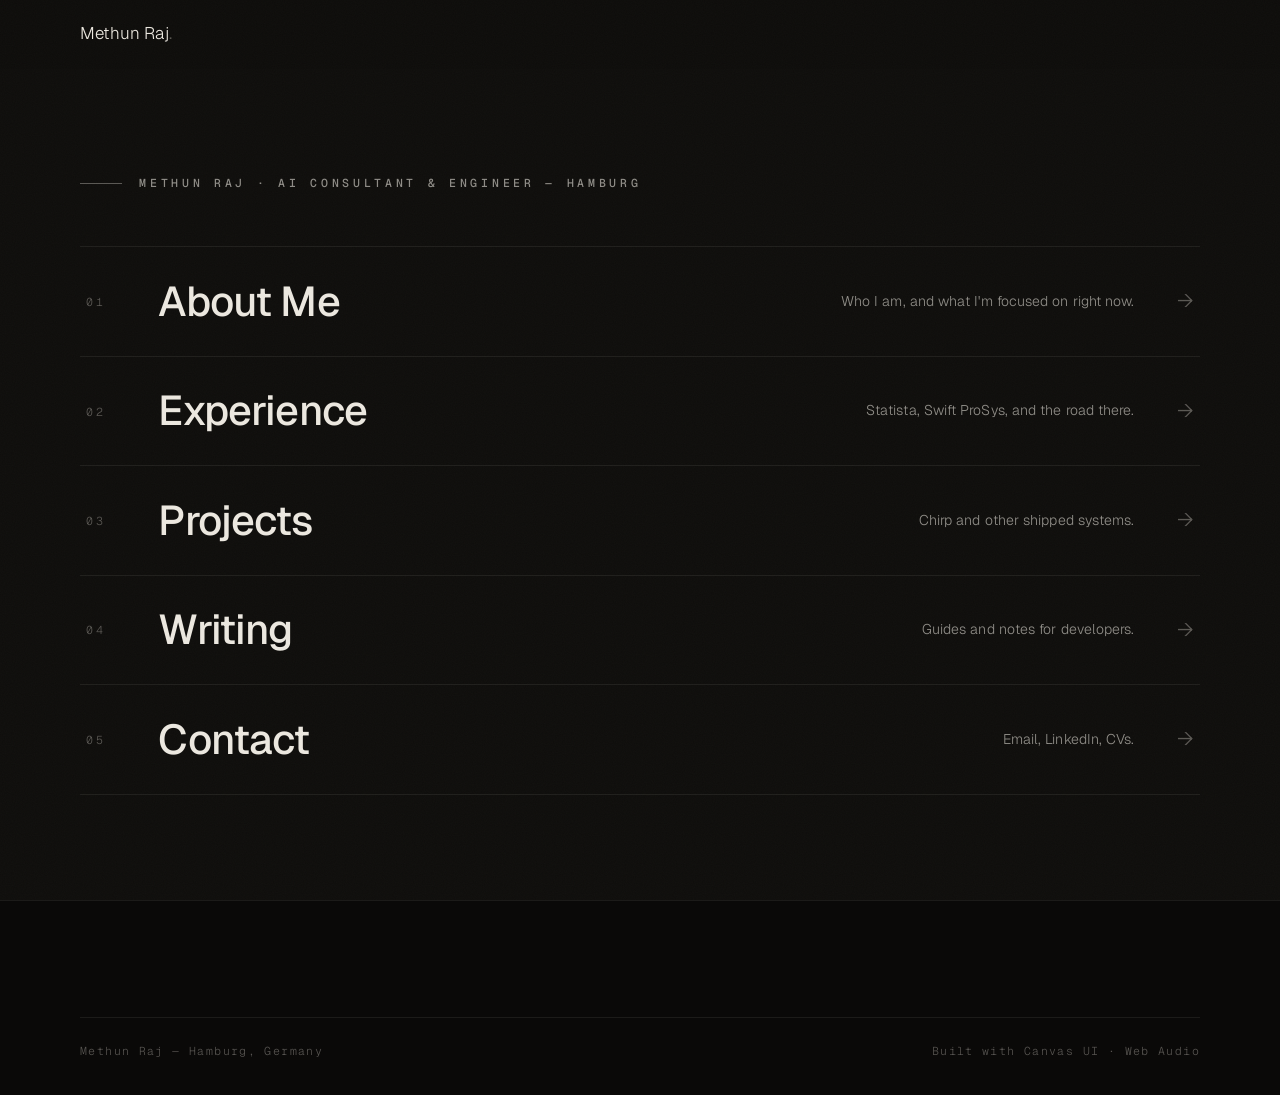
==== index.html @ cbd44619 "Replace Codex logo and add Writing section with .is-a.dev guide Swap the padded Codex knot for LobeH" ====
<!doctype html>
<html lang="en">
<head>
<meta charset="utf-8">
<meta name="viewport" content="width=device-width, initial-scale=1">
<title>Methun Raj — AI Consultant &amp; Engineer</title>
<meta name="description" content="Methun Raj — AI Consultant and Engineer in Hamburg. Production LLM systems, retrieval pipelines, and AI automation taken the last mile.">
<link rel="preconnect" href="https://fonts.googleapis.com">
<link rel="preconnect" href="https://fonts.gstatic.com" crossorigin>
<link href="https://fonts.googleapis.com/css2?family=Geist+Mono:wght@400;500&family=Geist+Pixel&family=Geist:wght@300;400;500;600&display=swap" rel="stylesheet">
<link rel="stylesheet" href="css/styles.css">
</head>
<body>

<header class="site-head" id="site-head">
  <nav class="nav container" aria-label="Primary">
    <a class="brand" href="index.html">Methun Raj<span>.</span></a>
    <div class="nav-links">
      <a href="about.html" data-nav>About</a>
      <a href="experience.html" data-nav>Experience</a>
      <a href="projects.html" data-nav>Projects</a>
      <a href="writing.html" data-nav>Writing</a>
      <a href="contact.html" data-nav>Contact</a>
    </div>
  </nav>
</header>

<main>
  <section class="hero">
    <div class="ripple-wrap" id="ripple-wrap">
      <!-- Canvas UI (Ripple, vanilla): hidden source buffer + WebGL overlay.
           Content below is plain DOM and stays fully selectable & clickable. -->
      <canvas id="ripple-source" layoutsubtree="true" style="display:none" aria-hidden="true"></canvas>
      <div id="ripple-content">
        <div class="hero-inner">
          <p class="kicker">Methun Raj · AI Consultant &amp; Engineer — Hamburg</p>
          <nav class="index-list" aria-label="Site index">
            <a class="index-row" href="about.html">
              <span class="i-idx">01</span>
              <span class="i-title">About Me</span>
              <span class="i-note">Who I am, and what I'm focused on right now.</span>
              <span class="i-arrow" aria-hidden="true">&rarr;</span>
            </a>
            <a class="index-row" href="experience.html">
              <span class="i-idx">02</span>
              <span class="i-title">Experience</span>
              <span class="i-note">Statista, Swift ProSys, and the road there.</span>
              <span class="i-arrow" aria-hidden="true">&rarr;</span>
            </a>
            <a class="index-row" href="projects.html">
              <span class="i-idx">03</span>
              <span class="i-title">Projects</span>
              <span class="i-note">Chirp and other shipped systems.</span>
              <span class="i-arrow" aria-hidden="true">&rarr;</span>
            </a>
            <a class="index-row" href="writing.html">
              <span class="i-idx">04</span>
              <span class="i-title">Writing</span>
              <span class="i-note">Guides and notes for developers.</span>
              <span class="i-arrow" aria-hidden="true">&rarr;</span>
            </a>
            <a class="index-row" href="contact.html">
              <span class="i-idx">05</span>
              <span class="i-title">Contact</span>
              <span class="i-note">Email, LinkedIn, CVs.</span>
              <span class="i-arrow" aria-hidden="true">&rarr;</span>
            </a>
          </nav>
        </div>
      </div>
      <canvas id="ripple-output" aria-hidden="true"></canvas>
    </div>
  </section>
</main>

<footer class="footer footer--slim">
  <div class="container footer-base">
    <span>Methun Raj — Hamburg, Germany</span>
    <span>Built with Canvas UI · Web Audio</span>
  </div>
</footer>

<script src="js/ripple.js"></script>
<script src="js/site.js"></script>
</body>
</html>
---- css/styles.css ----
/* ------------------------------------------------------------------
   Theme — warm beige / deep dark blue, Japanese-minimal restraint
------------------------------------------------------------------ */
:root {
  --bg:        #0F0E0C;
  --bg-alt:    #14120F;
  --panel:     #1A1713;
  --panel-2:   #201C16;
  --ink:       #ECE8E0;
  --ink-soft:  #B7B1A6;
  --ink-faint: rgba(236, 232, 224, .58);
  --ink-ghost: rgba(236, 232, 224, .34);
  --line:      rgba(236, 232, 224, .14);
  --line-soft: rgba(236, 232, 224, .08);
  --accent:    #E0884E;
  --accent-dim: rgba(224, 136, 78, .32);
  --serif: "Geist", -apple-system, "Helvetica Neue", sans-serif;
  --sans:  "Geist", -apple-system, "Helvetica Neue", sans-serif;
  --mono:  "Geist Mono", ui-monospace, "SF Mono", Menlo, monospace;
  --nav-h: 68px;
  --ease:  cubic-bezier(.22, .61, .21, 1);
}

* { box-sizing: border-box; margin: 0; padding: 0; }

html {
  scroll-behavior: smooth;
  -webkit-text-size-adjust: 100%;
}

body {
  background: var(--bg);
  color: var(--ink);
  font-family: var(--sans);
  font-weight: 300;
  font-size: 16px;
  line-height: 1.65;
  letter-spacing: .005em;
  -webkit-font-smoothing: antialiased;
  overflow-x: hidden;
}

/* faint paper grain */
body::after {
  content: "";
  position: fixed;
  inset: 0;
  z-index: 60;
  pointer-events: none;
  opacity: .05;
  background-image: url("data:image/svg+xml,%3Csvg xmlns='http://www.w3.org/2000/svg' width='140' height='140'%3E%3Cfilter id='n'%3E%3CfeTurbulence type='fractalNoise' baseFrequency='0.9' numOctaves='2'/%3E%3C/filter%3E%3Crect width='140' height='140' filter='url(%23n)' opacity='0.55'/%3E%3C/svg%3E");
}

::selection { background: var(--ink); color: var(--bg); }

a { color: inherit; text-decoration: none; }

.container {
  width: min(1120px, 100% - 3rem);
  margin-inline: auto;
}

section { scroll-margin-top: calc(var(--nav-h) + 8px); }

/* ---------------- typography ---------------- */
.kicker {
  font-size: .72rem;
  font-weight: 500;
  letter-spacing: .32em;
  text-transform: uppercase;
  color: var(--ink-faint);
  display: flex;
  align-items: baseline;
  gap: 1.1rem;
}
.kicker::before {
  content: "";
  width: 2.6rem;
  height: 1px;
  background: var(--ink-ghost);
  flex: none;
  transform: translateY(-3px);
}
.kicker .idx { color: var(--ink-ghost); font-variant-numeric: tabular-nums; }

h1, h2, h3 {
  font-family: var(--sans);
  font-weight: 500;
  line-height: 1.06;
  letter-spacing: -.03em;
}
h1 em, h2 em { font-style: normal; }

.section-head {
  display: grid;
  grid-template-columns: 1fr;
  gap: 1.6rem;
  margin-bottom: clamp(3rem, 7vw, 5.5rem);
}
.section-head h2 {
  font-size: clamp(2.1rem, 4.6vw, 3.4rem);
  max-width: 14em;
}
.section-head h2 em { color: var(--ink-soft); }
.section-head p {
  max-width: 44ch;
  color: var(--ink-faint);
  font-size: .95rem;
}
@media (min-width: 820px) {
  .section-head { grid-template-columns: 1fr 1.4fr; align-items: end; }
  .section-head .kicker { grid-column: 1; align-self: start; padding-top: .9em; }
  .section-head h2 { grid-column: 2; }
  .section-head p  { grid-column: 2; }
}

/* ---------------- nav ---------------- */
.site-head {
  position: fixed;
  inset: 0 0 auto 0;
  z-index: 50;
  background: color-mix(in srgb, var(--bg) 82%, transparent);
  backdrop-filter: blur(14px);
  -webkit-backdrop-filter: blur(14px);
  border-bottom: 1px solid transparent;
  transition: border-color .4s var(--ease);
}
.site-head.scrolled { border-bottom-color: var(--line-soft); }

.nav {
  height: var(--nav-h);
  display: flex;
  align-items: center;
  gap: 2rem;
}
.brand {
  font-family: var(--serif);
  font-size: 1.06rem;
  letter-spacing: .01em;
  margin-right: auto;
}
.brand span { color: var(--ink-ghost); }
.nav-links {
  display: flex;
  gap: clamp(1rem, 3vw, 2.2rem);
  font-size: .8rem;
  letter-spacing: .14em;
  text-transform: uppercase;
}
.nav-links a {
  color: var(--ink-faint);
  padding: .35rem 0;
  position: relative;
  transition: color .3s var(--ease);
}
.nav-links a::after {
  content: "";
  position: absolute;
  left: 0; right: 100%; bottom: 0;
  height: 1px;
  background: var(--ink);
  transition: right .35s var(--ease);
}
.nav-links a:hover, .nav-links a.active { color: var(--ink); }
.nav-links a.active::after, .nav-links a:hover::after { right: 0; }

/* ---------------- working index ---------------- */
.index-list {
  margin-top: clamp(2.2rem, 6vh, 4.2rem);
  border-top: 1px solid var(--line-soft);
}
.index-row {
  display: grid;
  grid-template-columns: 3rem 1fr auto 2.2rem;
  align-items: center;
  gap: 1.5rem;
  padding: clamp(1.5rem, 3.6vh, 2.4rem) .4rem;
  border-bottom: 1px solid var(--line-soft);
  transition: background .35s var(--ease), padding .35s var(--ease);
}
.index-row:hover {
  background: var(--panel);
  padding-left: 1.2rem;
  padding-right: 1.2rem;
}
.i-idx {
  font-size: .72rem;
  letter-spacing: .26em;
  color: var(--ink-ghost);
  font-variant-numeric: tabular-nums;
}
.i-title {
  font-size: clamp(1.6rem, 3.4vw, 2.6rem);
  font-weight: 500;
  letter-spacing: -.02em;
  line-height: 1.05;
  transition: color .3s var(--ease);
}
.index-row:hover .i-title { color: var(--accent); }
.i-note {
  font-size: .88rem;
  color: var(--ink-faint);
  text-align: right;
}
.i-arrow {
  font-size: 1.3rem;
  color: var(--ink-ghost);
  justify-self: end;
  transition: transform .35s var(--ease), color .35s var(--ease);
}
.index-row:hover .i-arrow { transform: translateX(8px); color: var(--ink); }
@media (max-width: 700px) {
  .index-row { grid-template-columns: 2.4rem 1fr 2rem; gap: 1rem; }
  .i-note { display: none; }
}

/* ---------------- hero / about ---------------- */
.hero { position: relative; }
.ripple-wrap { position: relative; overflow: hidden; }
#ripple-content {
  position: relative;
  z-index: 1;
  min-height: 100svh;
  display: flex;
  flex-direction: column;
  justify-content: center;
  padding-top: var(--nav-h);
}
#ripple-output {
  position: absolute;
  inset: 0;
  z-index: 2;
  width: 100%;
  height: 100%;
  pointer-events: none;
}
.hero-inner { width: min(1120px, 100% - 3rem); margin-inline: auto; position: relative; }

.hero-photo {
  position: absolute;
  right: 0;
  top: 50%;
  transform: translateY(-50%);
  width: clamp(180px, 20vw, 264px);
  aspect-ratio: 7 / 9;
  object-fit: cover;
  border-radius: 14px;
  border: 1px solid var(--line);
  box-shadow: 0 24px 60px -24px rgba(0, 0, 0, .6);
}
@media (min-width: 901px) {
  .about-wrap { padding-right: clamp(210px, 24vw, 320px); }
}
.about-wrap { position: relative; }
@media (max-width: 900px) {
  .hero-photo {
    position: static;
    transform: none;
    width: 132px;
    margin-bottom: 2.2rem;
  }
}

.hero h1 {
  font-size: clamp(3rem, 8.4vw, 6.4rem);
  margin: 2.2rem 0 2rem;
}
.hero h1 em { color: var(--accent); }
.hero .lede {
  max-width: 46ch;
  font-size: clamp(.98rem, 1.4vw, 1.08rem);
  color: var(--ink-faint);
}
.hero .lede strong { font-weight: 500; color: var(--ink); }

.bio { max-width: 60ch; }
.about-wrap .bio { max-width: 66ch; }
.bio p {
  font-size: clamp(.95rem, 1.3vw, 1.04rem);
  color: var(--ink-faint);
  margin-top: 1.15rem;
}
.bio p:first-child { margin-top: 0; }
.bio p strong { font-weight: 500; color: var(--ink); }
.bio-cta a {
  color: var(--accent);
  border-bottom: 1px solid var(--accent-dim);
  padding-bottom: .15rem;
  transition: border-color .3s var(--ease);
}
.bio-cta a:hover { border-color: var(--accent); }
.bio-cta .arrow { font-family: var(--serif); }

.hero-cta { display: flex; flex-wrap: wrap; gap: .9rem; margin-top: 2.6rem; }
.btn {
  display: inline-flex;
  align-items: center;
  gap: .6rem;
  font-size: .78rem;
  font-weight: 500;
  letter-spacing: .16em;
  text-transform: uppercase;
  padding: .95rem 1.7rem;
  border-radius: 999px;
  border: 1px solid var(--ink);
  transition: background .35s var(--ease), color .35s var(--ease), transform .35s var(--ease);
}
.btn:hover { transform: translateY(-2px); }
.btn-solid { background: var(--ink); color: var(--bg); }
.btn-solid:hover { background: var(--ink-soft); }
.btn-ghost { color: var(--ink); }
.btn-ghost:hover { background: rgba(236, 232, 224, .07); }
.btn .arrow { font-family: var(--serif); text-transform: none; letter-spacing: 0; }

.hero-meta {
  list-style: none;
  display: flex;
  flex-wrap: wrap;
  gap: .4rem 2.4rem;
  margin-top: clamp(3rem, 8vh, 5.5rem);
  padding-top: 1.4rem;
  border-top: 1px solid var(--line-soft);
  font-size: .78rem;
  letter-spacing: .06em;
  color: var(--ink-faint);
}
.hero-meta b {
  display: block;
  font-weight: 500;
  font-size: .66rem;
  letter-spacing: .22em;
  text-transform: uppercase;
  color: var(--ink-ghost);
  margin-bottom: .25rem;
}

.skill-row {
  display: flex;
  flex-wrap: wrap;
  gap: .45rem;
  margin-top: 2.4rem;
  max-width: 60ch;
}
.chip {
  font-size: .68rem;
  letter-spacing: .1em;
  color: var(--ink-faint);
  border: 1px solid var(--line);
  border-radius: 999px;
  padding: .32rem .8rem;
  white-space: nowrap;
}

/* ---------------- sections as full pages ---------------- */
.section {
  min-height: 100vh;
  min-height: 100svh;
  display: flex;
  flex-direction: column;
  justify-content: center;
  padding: clamp(5.5rem, 13vh, 9rem) 0;
  border-top: 1px solid var(--line-soft);
}
.section-alt { background: var(--bg-alt); }

.projects {
  display: grid;
  grid-template-columns: repeat(2, 1fr);
  gap: 1px;
  background: var(--line-soft);
  border-top: 1px solid var(--line-soft);
  border-bottom: 1px solid var(--line-soft);
}
@media (max-width: 760px) { .projects { grid-template-columns: 1fr; } }

.project {
  background: var(--panel);
  padding: clamp(1.8rem, 3.4vw, 3rem);
  display: flex;
  flex-direction: column;
  gap: 1.1rem;
  min-height: 300px;
  transition: background .45s var(--ease);
}
.project:hover { background: var(--panel-2); }
.section-alt .project { background: var(--panel); }
.section-alt .project:hover { background: var(--panel-2); }

.project--featured {
  grid-column: 1 / -1;
  min-height: 0;
  display: grid;
  grid-template-columns: 1fr;
  gap: 2rem;
}
@media (min-width: 900px) {
  .project--featured { grid-template-columns: 1.25fr 1fr; align-items: end; }
}

.project .p-idx {
  font-size: .68rem;
  letter-spacing: .26em;
  color: var(--ink-ghost);
  font-variant-numeric: tabular-nums;
}
.project h3 {
  font-size: clamp(1.7rem, 3vw, 2.5rem);
  line-height: 1.1;
}
.project--featured h3 { font-size: clamp(2.2rem, 4.4vw, 3.6rem); }
.project h3 em { color: var(--ink-soft); }
.project .p-tag {
  font-size: .72rem;
  letter-spacing: .2em;
  text-transform: uppercase;
  color: var(--ink-faint);
}
.project p { color: var(--ink-faint); font-size: .94rem; max-width: 56ch; }
.project .p-stack {
  display: flex;
  flex-wrap: wrap;
  gap: .4rem;
  margin-top: auto;
  padding-top: .4rem;
}
.project .p-links { display: flex; align-items: center; gap: 1.2rem; margin-top: 1.4rem; }
.live-link {
  display: inline-flex;
  align-items: center;
  gap: .55rem;
  background: var(--ink);
  color: var(--bg);
  font-size: .76rem;
  font-weight: 500;
  letter-spacing: .16em;
  text-transform: uppercase;
  padding: .85rem 1.5rem;
  border-radius: 999px;
  transition: background .35s var(--ease), transform .35s var(--ease);
}
.live-link:hover { background: var(--ink-soft); transform: translateY(-2px); }
.live-dot {
  width: 6px; height: 6px; border-radius: 50%;
  background: #9DBE8C;
  box-shadow: 0 0 0 0 rgba(157, 190, 140, .5);
  animation: pulse 2.4s infinite;
}
@keyframes pulse {
  0% { box-shadow: 0 0 0 0 rgba(157,190,140,.45); }
  70% { box-shadow: 0 0 0 8px rgba(157,190,140,0); }
  100% { box-shadow: 0 0 0 0 rgba(157,190,140,0); }
}
.text-link {
  font-size: .78rem;
  letter-spacing: .14em;
  text-transform: uppercase;
  color: var(--ink-faint);
  border-bottom: 1px solid var(--line);
  padding-bottom: .2rem;
  transition: color .3s var(--ease), border-color .3s var(--ease);
}
.text-link:hover { color: var(--ink); border-color: var(--ink); }

/* ---------------- experience ---------------- */
.timeline { border-top: 1px solid var(--line-soft); }
.t-item {
  display: grid;
  grid-template-columns: 1fr;
  gap: .9rem 2.6rem;
  padding: clamp(1.9rem, 3.6vw, 2.9rem) 0;
  border-bottom: 1px solid var(--line-soft);
  align-items: start;
}
@media (min-width: 880px) {
  .t-item { grid-template-columns: 140px 1fr 1.2fr 2rem; }
}
.t-idx {
  font-size: .68rem;
  letter-spacing: .26em;
  color: var(--ink-ghost);
  font-variant-numeric: tabular-nums;
}
.t-when {
  margin-top: .8rem;
  font-size: .7rem;
  letter-spacing: .14em;
  text-transform: uppercase;
  color: var(--ink-faint);
  font-variant-numeric: tabular-nums;
  line-height: 1.6;
}
.t-main h3 {
  font-family: var(--serif);
  font-weight: 400;
  font-size: clamp(1.5rem, 2.6vw, 2.1rem);
  line-height: 1.08;
  letter-spacing: -.01em;
}
.t-head {
  display: flex;
  align-items: center;
  gap: .95rem;
  flex-wrap: wrap;
}
.t-logo {
  flex: none;
  height: 46px;
  min-width: 46px;
  padding: 0 .75rem;
  display: inline-flex;
  align-items: center;
  justify-content: center;
  background: #F5F2EA;
  border: 1px solid var(--line);
  border-radius: 11px;
}
.t-logo img { height: 22px; width: auto; display: block; }
.t-logo--mark { padding: 0; width: 46px; }
.t-logo--mark img { height: 30px; }
.t-logo--statista img { height: 19px; }
.t-badge {
  display: inline-block;
  vertical-align: middle;
  transform: translateY(-.35em);
  margin-left: .7rem;
  font-family: var(--sans);
  font-size: .58rem;
  font-weight: 500;
  letter-spacing: .18em;
  text-transform: uppercase;
  color: var(--ink-faint);
  border: 1px solid var(--line);
  border-radius: 999px;
  padding: .28rem .6rem;
}
.t-role { font-size: .88rem; color: var(--ink-faint); margin-top: .5rem; }
.t-tag {
  font-size: .62rem;
  letter-spacing: .26em;
  text-transform: uppercase;
  color: var(--ink-ghost);
  margin-top: .6rem;
}
.t-side p { font-size: .92rem; color: var(--ink-faint); max-width: 54ch; }
.t-side p strong { font-weight: 500; color: var(--ink); }
.t-note {
  font-family: var(--sans);
  font-style: italic;
  font-size: .95rem !important;
  color: var(--accent) !important;
  margin-top: .85rem;
}
.t-arrow {
  justify-self: end;
  padding-top: .55rem;
  font-family: var(--serif);
  font-size: 1.25rem;
  color: var(--ink-ghost);
  transition: transform .35s var(--ease), color .35s var(--ease);
}
.t-item:hover .t-arrow { transform: translateX(6px); color: var(--ink); }

.edu {
  display: grid;
  grid-template-columns: 1fr;
  gap: 1.4rem;
  margin-top: clamp(2.5rem, 6vw, 4rem);
}
@media (min-width: 700px) { .edu { grid-template-columns: 1fr 1fr; } }
.edu-item { border-top: 1px solid var(--line); padding-top: 1.2rem; }
.edu-item h4 { font-family: var(--serif); font-weight: 400; font-size: 1.15rem; }
.edu-item p { font-size: .85rem; color: var(--ink-faint); margin-top: .3rem; }
.edu-label {
  font-size: .68rem;
  letter-spacing: .26em;
  text-transform: uppercase;
  color: var(--ink-ghost);
  margin-bottom: 1.6rem;
}

/* ---------------- contact / footer ---------------- */
.footer {
  background: #0A0908;
  color: var(--ink);
  border-top: 1px solid var(--line-soft);
  padding: clamp(5.5rem, 13vh, 9rem) 0 2.4rem;
}
.footer .kicker { color: var(--ink-faint); }
.footer .kicker::before { background: var(--ink-ghost); }
.footer h2 {
  font-size: clamp(2.6rem, 6.4vw, 4.8rem);
  margin: 2rem 0 3rem;
  max-width: 12em;
}
.footer h2 em { color: var(--ink-soft); }
.footer-mail {
  font-family: var(--serif);
  font-size: clamp(1.25rem, 3vw, 2rem);
  letter-spacing: -.02em;
  border-bottom: 1px solid var(--line);
  padding-bottom: .3rem;
  transition: border-color .3s var(--ease), color .3s var(--ease);
}
.footer-mail:hover { border-color: var(--ink); }
.footer-links {
  display: flex;
  flex-wrap: wrap;
  gap: 1rem 2.6rem;
  margin-top: 2.2rem;
  font-size: .8rem;
  letter-spacing: .14em;
  text-transform: uppercase;
}
.footer-links a {
  color: var(--ink-faint);
  transition: color .3s var(--ease);
}
.footer-links a:hover { color: var(--ink); }
.footer-base {
  display: flex;
  flex-wrap: wrap;
  justify-content: space-between;
  gap: .8rem;
  margin-top: clamp(4rem, 9vh, 6.5rem);
  padding-top: 1.4rem;
  border-top: 1px solid var(--line-soft);
  font-size: .72rem;
  letter-spacing: .12em;
  color: var(--ink-ghost);
}

/* ---------------- sound: always on, interaction cues only ---------------- */

body { opacity: 0; animation: pageIn .55s var(--ease) forwards; }
@keyframes pageIn { to { opacity: 1; } }
body.leaving { opacity: 0; transition: opacity .18s var(--ease); }

/* ---------------- contact opener ---------------- */
.contact-h {
  font-size: clamp(2.6rem, 6.4vw, 4.8rem);
  margin: 2rem 0 3rem;
  max-width: 12em;
}
.contact-h em { color: var(--ink-soft); }
.about-wrap .section-head { margin-bottom: 2.2rem; }
.bio .text-link {
  font-size: inherit;
  letter-spacing: 0;
  text-transform: none;
  color: var(--ink);
  border-bottom: 1px solid var(--line);
  padding-bottom: 0;
}
.bio .text-link:hover {
  color: var(--accent);
  border-color: var(--accent-dim);
}
.footer--slim { padding: 2.2rem 0; }

/* ---------------- reveal on scroll ---------------- */
.reveal {
  opacity: 0;
  transform: translateY(26px);
  transition: opacity .9s var(--ease), transform .9s var(--ease);
}
.reveal.in { opacity: 1; transform: none; }

/* ---------------- responsive ---------------- */
@media (max-width: 640px) {
  .nav { gap: 1rem; }
  .nav-links { display: none; }
  .kicker { font-size: .62rem; letter-spacing: .22em; gap: .8rem; }
  .kicker::before { width: 1.6rem; }
}

/* ---------------- reduced motion ---------------- */
@media (prefers-reduced-motion: reduce) {
  html { scroll-behavior: auto; }
  body { animation: none; opacity: 1; }
  body.leaving { transition: none; }
  .reveal { opacity: 1; transform: none; transition: none; }
  .live-dot { animation: none; }
  .now-status::before { animation: none; }
  .f-loop { animation: none; }
  .flow-dot { display: none; }
  .flow .f-node, .flow .f-loop-wrap { opacity: 1; transform: none; transition: none; }
  .btn:hover, .live-link:hover { transform: none; }
}

/* ---------------- projects: cover card grid ---------------- */
.proj-head {
  display: flex;
  justify-content: space-between;
  align-items: flex-end;
  gap: 2rem;
  margin: clamp(1.8rem, 4vw, 3rem) 0 clamp(2.2rem, 5vw, 3.6rem);
}
.proj-head > p:first-child {
  max-width: 44ch;
  color: var(--ink-faint);
  font-size: clamp(.98rem, 1.4vw, 1.1rem);
}
.proj-count {
  flex: none;
  font-size: .72rem;
  letter-spacing: .3em;
  text-transform: uppercase;
  color: var(--ink-ghost);
  font-variant-numeric: tabular-nums;
  padding-bottom: .2rem;
}
.proj-grid {
  display: grid;
  grid-template-columns: 1fr 1fr;
  gap: clamp(1.4rem, 2.8vw, 2.2rem);
}
@media (max-width: 700px) { .proj-grid { grid-template-columns: 1fr; } }
.proj-card { display: block; }
.proj-cover {
  display: block;
  aspect-ratio: 16 / 10;
  overflow: hidden;
  border-radius: 14px;
  border: 1px solid var(--line-soft);
  background: var(--panel);
  transition: border-color .4s var(--ease);
}
.proj-cover img {
  width: 100%;
  height: 100%;
  object-fit: cover;
  display: block;
  filter: saturate(.92);
  transition: transform .6s var(--ease), filter .6s var(--ease);
}
.proj-card:hover .proj-cover { border-color: var(--line); }
.proj-card:hover .proj-cover img { transform: scale(1.035); filter: saturate(1.05); }
.proj-name {
  display: block;
  font-family: "Geist Pixel", ui-monospace, monospace;
  font-size: clamp(1.25rem, 2vw, 1.6rem);
  letter-spacing: .04em;
  text-transform: uppercase;
  margin-top: 1.1rem;
  transition: color .3s var(--ease);
}
.proj-card:hover .proj-name { color: var(--accent); }
.proj-open {
  display: block;
  font-family: "Geist Pixel", ui-monospace, monospace;
  font-size: .76rem;
  letter-spacing: .2em;
  text-transform: uppercase;
  color: var(--ink-ghost);
  margin-top: .45rem;
}

/* ---------------- project detail page ---------------- */
.pd-back {
  display: inline-block;
  font-size: .74rem;
  letter-spacing: .22em;
  text-transform: uppercase;
  color: var(--ink-faint);
  margin-bottom: clamp(2.2rem, 5vh, 3.5rem);
  transition: color .3s var(--ease);
}
.pd-back:hover { color: var(--ink); }
.pd-label {
  font-size: .68rem;
  letter-spacing: .3em;
  text-transform: uppercase;
  color: var(--ink-ghost);
  margin-bottom: 1.1rem;
}
.pd-head { display: flex; align-items: baseline; gap: 1.4rem; flex-wrap: wrap; }
.pd-num {
  font-family: "Geist Pixel", ui-monospace, monospace;
  font-size: 1rem;
  color: var(--ink-ghost);
}
.pd-title {
  font-family: "Geist Pixel", ui-monospace, monospace;
  font-weight: 400;
  font-size: clamp(2.4rem, 6.6vw, 4.6rem);
  letter-spacing: .02em;
  text-transform: uppercase;
  line-height: 1;
}
.pd-tagline {
  font-size: clamp(1.05rem, 2vw, 1.3rem);
  font-weight: 400;
  color: var(--ink-soft);
  margin-top: 1.5rem;
}
.pd-desc { max-width: 62ch; margin-top: 1.8rem; }
.pd-desc p { color: var(--ink-faint); font-size: .98rem; margin-top: 1rem; }
.pd-desc p strong { font-weight: 500; color: var(--ink); }
.pd-outcome {
  margin-top: 2.4rem;
  border-left: 2px solid var(--accent-dim);
  padding: .9rem 1.2rem;
  max-width: 62ch;
}
.pd-outcome b {
  display: block;
  font-size: .64rem;
  font-weight: 500;
  letter-spacing: .26em;
  text-transform: uppercase;
  color: var(--ink-ghost);
  margin-bottom: .55rem;
}
.pd-outcome p {
  font-family: var(--mono);
  font-size: .9rem;
  color: var(--ink-soft);
}
.pd-links {
  display: flex;
  align-items: center;
  flex-wrap: wrap;
  gap: 1.2rem;
  margin-top: 2.2rem;
}
.pd-internal { font-size: .82rem; color: var(--ink-ghost); letter-spacing: .04em; }
.pd-stack {
  display: flex;
  flex-wrap: wrap;
  gap: .45rem;
  margin-top: 2.2rem;
}
.pd-cover {
  margin-top: clamp(2.8rem, 7vh, 4.5rem);
  border-radius: 16px;
  border: 1px solid var(--line-soft);
  overflow: hidden;
}
.pd-cover img { width: 100%; display: block; }
.pd-next {
  margin-top: clamp(2.5rem, 6vh, 4rem);
  padding-top: 1.6rem;
  border-top: 1px solid var(--line-soft);
}

/* ---------------- experience rail timeline ---------------- */
.tl { position: relative; }
.tl::before {
  content: "";
  position: absolute;
  left: 0;
  top: 1.2rem;
  bottom: 1.2rem;
  width: 1px;
  background: var(--line);
}
.tl-row {
  position: relative;
  display: grid;
  grid-template-columns: 7rem 1fr 2rem;
  align-items: center;
  gap: 1.4rem;
  width: 100%;
  text-align: left;
  font: inherit;
  color: inherit;
  background: none;
  border: 0;
  border-bottom: 1px solid var(--line-soft);
  padding: 1.7rem .5rem 1.7rem 1.7rem;
  cursor: pointer;
  transition: background .35s var(--ease);
}
.tl-row:first-child { border-top: 1px solid var(--line-soft); }
.tl-row::before {
  content: "";
  position: absolute;
  left: -4.5px;
  top: 50%;
  transform: translateY(-50%);
  width: 8px;
  height: 8px;
  border-radius: 50%;
  background: var(--ink-ghost);
  transition: background .3s var(--ease), box-shadow .3s var(--ease);
}
.tl-row:hover { background: var(--panel); }
.tl-row:hover::before { background: var(--accent); box-shadow: 0 0 0 4px var(--accent-dim); }
.tl-when {
  font-size: .72rem;
  letter-spacing: .18em;
  text-transform: uppercase;
  color: var(--ink-faint);
  font-variant-numeric: tabular-nums;
}
.tl-co { display: flex; align-items: center; gap: 1rem; flex-wrap: wrap; }
.tl-name {
  font-size: clamp(1.35rem, 2.4vw, 1.85rem);
  font-weight: 500;
  letter-spacing: -.01em;
  transition: color .3s var(--ease);
}
.tl-row:hover .tl-name { color: var(--accent); }
.tl-sub { font-size: .8rem; color: var(--ink-ghost); }
.tl-arrow {
  justify-self: end;
  font-size: 1.25rem;
  color: var(--ink-ghost);
  transition: transform .35s var(--ease), color .35s var(--ease);
}
.tl-row:hover .tl-arrow { transform: translateX(6px); color: var(--ink); }
.t-logo--word img { height: 15px; }
@media (max-width: 640px) {
  .tl-row { grid-template-columns: 1fr 2rem; padding-left: 1.4rem; }
  .tl-when { display: none; }
}

/* ---------------- experience sidebar ---------------- */
.xp-overlay { position: fixed; inset: 0; z-index: 80; }
.xp-overlay[hidden] { display: none; }
.xp-backdrop {
  position: absolute;
  inset: 0;
  background: rgba(6, 5, 4, .62);
  backdrop-filter: blur(3px);
  -webkit-backdrop-filter: blur(3px);
  opacity: 0;
  transition: opacity .45s var(--ease);
}
.xp-panel {
  position: absolute;
  top: 0;
  right: 0;
  height: 100%;
  width: min(600px, 94vw);
  background: var(--bg);
  border-left: 1px solid var(--line);
  transform: translateX(102%);
  transition: transform .5s var(--ease);
  overflow-y: auto;
}
.xp-overlay.open .xp-backdrop { opacity: 1; }
.xp-overlay.open .xp-panel { transform: none; }
.xp-top {
  position: sticky;
  top: 0;
  z-index: 2;
  display: flex;
  justify-content: space-between;
  align-items: center;
  padding: 1.2rem 1.8rem;
  border-bottom: 1px solid var(--line-soft);
  background: color-mix(in srgb, var(--bg) 86%, transparent);
  backdrop-filter: blur(12px);
  -webkit-backdrop-filter: blur(12px);
}
.xp-chapter {
  font-size: .66rem;
  letter-spacing: .26em;
  text-transform: uppercase;
  color: var(--ink-ghost);
}
.xp-close {
  font-family: var(--sans);
  font-size: .66rem;
  font-weight: 500;
  letter-spacing: .18em;
  text-transform: uppercase;
  color: var(--ink-faint);
  background: none;
  border: 1px solid var(--line);
  border-radius: 6px;
  padding: .55rem .9rem;
  cursor: pointer;
  transition: color .3s var(--ease), border-color .3s var(--ease);
}
.xp-close:hover { color: var(--ink); border-color: var(--ink-ghost); }
.xp-doc { display: none; padding: 2.2rem 1.8rem 3.5rem; }
.xp-doc.show { display: block; }
.xp-dochead { display: flex; align-items: center; gap: 1rem; }
.xp-dochead h3 { font-size: 1.3rem; font-weight: 500; letter-spacing: -.01em; }
.xp-dochead h3 em { font-style: normal; color: var(--ink-ghost); font-size: 1rem; letter-spacing: 0; }
.xp-headline {
  font-size: clamp(1.65rem, 3.4vw, 2.35rem);
  font-weight: 500;
  letter-spacing: -.02em;
  line-height: 1.12;
  margin: 2rem 0 2.6rem;
  max-width: 16em;
}
.xp-role { border-top: 1px solid var(--line-soft); padding: 1.7rem 0; }
.xp-role h4 {
  font-size: .74rem;
  font-weight: 500;
  letter-spacing: .22em;
  text-transform: uppercase;
}
.xp-role .xp-when {
  font-size: .76rem;
  color: var(--ink-ghost);
  letter-spacing: .06em;
  margin-top: .4rem;
}
.xp-role ul { margin: 1.1rem 0 0; padding-left: 1.1rem; }
.xp-role li { color: var(--ink-faint); font-size: .93rem; margin-bottom: .6rem; }
.xp-role li:last-child { margin-bottom: 0; }
.xp-role li::marker { color: var(--accent); }

/* ---------------- Geist Mono accents ---------------- */
.kicker,
.i-idx,
.tl-when,
.tl-sub,
.t-badge,
.pd-label,
.pd-internal,
.xp-chapter,
.xp-when,
.xp-close,
.edu-label,
.hero-meta b,
.footer-base,
.j-when,
.now-label,
.now-status,
.tool-name { font-family: var(--mono); }

/* ---------------- about: the curiosity (mini timeline) ---------------- */
.journey {
  list-style: none;
  max-width: 860px;
  border-top: 1px solid var(--line-soft);
}
.j-row {
  display: grid;
  grid-template-columns: 9rem 3rem 1fr;
  align-items: baseline;
  gap: 1.4rem;
  padding: 2rem .4rem;
  border-bottom: 1px solid var(--line-soft);
  transition: background .35s var(--ease);
}
.j-row:hover { background: var(--panel); }
.j-when {
  display: flex;
  align-items: center;
  gap: .85rem;
  font-size: .78rem;
  letter-spacing: .18em;
  text-transform: uppercase;
  color: var(--ink-faint);
  font-variant-numeric: tabular-nums;
  white-space: nowrap;
}
.j-when::before {
  content: "";
  flex: none;
  width: 7px;
  height: 7px;
  border-radius: 50%;
  background: var(--ink-ghost);
  transition: background .3s var(--ease), box-shadow .3s var(--ease);
}
.j-row:hover .j-when::before { background: var(--accent); box-shadow: 0 0 0 4px var(--accent-dim); }
.j-line { position: relative; height: 1px; }
.j-dash {
  position: absolute;
  left: 0;
  right: 0;
  top: 0;
  height: 1px;
  background: var(--line);
}
.j-row p:last-child {
  color: var(--ink-faint);
  font-size: .98rem;
  line-height: 1.65;
  max-width: 58ch;
}
.j-row p strong { font-weight: 500; color: var(--ink); }
@media (max-width: 640px) {
  .j-row { grid-template-columns: 1fr; gap: .55rem; padding: 1.7rem .2rem; }
  .j-line { display: none; }
}

/* ---------------- about: right now ---------------- */
.now {
  display: grid;
  grid-template-columns: 1fr;
  gap: 2.2rem;
  max-width: 920px;
}
@media (min-width: 760px) { .now { grid-template-columns: 1fr 1fr; gap: 3rem; } }
.now-block { border-top: 1px solid var(--line); padding-top: 1.3rem; }
.now-label {
  font-size: .68rem;
  font-weight: 500;
  letter-spacing: .26em;
  text-transform: uppercase;
  color: var(--ink-ghost);
  margin-bottom: 1rem;
}
.now-block p { color: var(--ink-faint); font-size: .96rem; max-width: 46ch; }
.now-block p strong { font-weight: 500; color: var(--ink); }
.now-status {
  display: inline-flex;
  align-items: center;
  gap: .7rem;
  margin-top: 2.6rem;
  font-size: .72rem;
  letter-spacing: .22em;
  text-transform: uppercase;
  color: var(--ink-faint);
  transition: color .3s var(--ease);
}
.now-status:hover { color: var(--ink); }
.now-status::before {
  content: "";
  width: 6px;
  height: 6px;
  border-radius: 50%;
  background: #9DBE8C;
  animation: pulse 2.4s infinite;
}
.now-status .arrow { font-family: var(--serif); text-transform: none; letter-spacing: 0; }

/* ---------------- about: tools grid ---------------- */
.tool-grid {
  list-style: none;
  display: grid;
  grid-template-columns: repeat(5, 1fr);
  gap: 1px;
  background: var(--line-soft);
  border: 1px solid var(--line-soft);
}
.tool {
  background: var(--panel);
  padding: clamp(1.6rem, 3vw, 2.2rem) 1rem;
  display: flex;
  flex-direction: column;
  align-items: center;
  text-align: center;
  transition: background .35s var(--ease);
}
.tool:hover { background: var(--panel-2); }
.tool-mark-wrap {
  display: flex;
  align-items: center;
  justify-content: center;
  width: 56px;
  height: 56px;
  margin-bottom: 1.25rem;
  flex: none;
}
.tool-mark {
  display: block;
  width: 44px;
  height: 44px;
  object-fit: contain;
  object-position: center;
  opacity: .8;
  transition: opacity .35s var(--ease);
}
/* skills slash is thin — slight optical bump */
.tool-mark--skills { width: 34px; height: 44px; }
.tool:hover .tool-mark { opacity: 1; }
.tool-name {
  font-size: .78rem;
  letter-spacing: .06em;
  color: var(--ink-soft);
  transition: color .3s var(--ease);
}
.tool:hover .tool-name { color: var(--accent); }
.tool-role { font-size: .78rem; color: var(--ink-ghost); margin-top: .3rem; }
@media (max-width: 900px) { .tool-grid { grid-template-columns: repeat(3, 1fr); } }
@media (max-width: 560px) { .tool-grid { grid-template-columns: repeat(2, 1fr); } }

/* ---------------- about: workflow diagram ---------------- */
.flow { overflow-x: auto; scrollbar-width: thin; }
.flow-svg { display: block; width: 100%; min-width: 900px; height: auto; }
.f-link { stroke: var(--ink-ghost); stroke-width: 1; fill: none; }
.f-box { fill: var(--panel); stroke: var(--line); }
.f-title {
  font-family: var(--mono);
  font-size: 12.5px;
  letter-spacing: .18em;
  fill: var(--ink);
}
.f-desc { font-size: 12px; fill: var(--ink-faint); }
.f-node--accent .f-box { stroke: var(--accent); }
.f-node--accent .f-title { fill: var(--accent); }
.f-sub rect { fill: var(--panel-2); stroke: var(--line-soft); }
.f-sub text {
  font-family: var(--mono);
  font-size: 11px;
  letter-spacing: .12em;
  fill: var(--ink-soft);
}
.f-loop {
  stroke: var(--ink-ghost);
  stroke-width: 1;
  stroke-dasharray: 5 7;
  animation: flowdash 1.1s linear infinite;
}
.f-loop-label {
  font-family: var(--mono);
  font-size: 11px;
  letter-spacing: .3em;
  fill: var(--ink-ghost);
}
@keyframes flowdash { to { stroke-dashoffset: -12; } }

/* node stagger, driven by the existing .reveal observer */
.flow .f-node,
.flow .f-loop-wrap {
  opacity: 0;
  transform: translateY(12px);
  transition: opacity .8s var(--ease), transform .8s var(--ease);
}
.flow.in .f-node,
.flow.in .f-loop-wrap { opacity: 1; transform: none; }
.flow.in .f-node:nth-of-type(1) { transition-delay: .05s; }
.flow.in .f-node:nth-of-type(2) { transition-delay: .12s; }
.flow.in .f-node:nth-of-type(3) { transition-delay: .19s; }
.flow.in .f-node:nth-of-type(4) { transition-delay: .26s; }
.flow.in .f-node:nth-of-type(5) { transition-delay: .33s; }
.flow.in .f-node:nth-of-type(6) { transition-delay: .4s; }

/* ---------------- writing list ---------------- */
.write-list {
  border-top: 1px solid var(--line-soft);
}
.write-row {
  display: grid;
  grid-template-columns: 1fr auto;
  gap: .55rem 1.5rem;
  padding: 1.7rem 0;
  border-bottom: 1px solid var(--line-soft);
  align-items: start;
  transition: color .3s var(--ease);
}
.write-meta {
  grid-column: 1 / -1;
  display: flex;
  flex-wrap: wrap;
  align-items: center;
  gap: .75rem 1rem;
}
.write-num {
  font-family: "Geist Pixel", ui-monospace, monospace;
  font-size: .85rem;
  color: var(--ink-ghost);
}
.write-tags { display: flex; flex-wrap: wrap; gap: .4rem; }
.write-title {
  grid-column: 1;
  font-family: "Geist Pixel", ui-monospace, monospace;
  font-size: clamp(1.15rem, 2.2vw, 1.55rem);
  letter-spacing: .04em;
  text-transform: uppercase;
  transition: color .3s var(--ease);
}
.write-blurb {
  grid-column: 1;
  max-width: 54ch;
  color: var(--ink-faint);
  font-size: .95rem;
}
.write-arrow {
  grid-column: 2;
  grid-row: 2 / 4;
  align-self: center;
  color: var(--ink-ghost);
  font-size: 1.2rem;
  transition: color .3s var(--ease), transform .3s var(--ease);
}
.write-row:hover .write-title { color: var(--accent); }
.write-row:hover .write-arrow { color: var(--accent); transform: translateX(4px); }

/* ---------------- article body ---------------- */
.article-title {
  font-size: clamp(1.8rem, 4.8vw, 3.2rem);
  line-height: 1.1;
  max-width: 18ch;
}
.article-body {
  max-width: 66ch;
  margin-top: clamp(2.4rem, 5vh, 3.6rem);
}
.article-body > * + * { margin-top: 1.15rem; }
.article-body h2 {
  font-family: "Geist Pixel", ui-monospace, monospace;
  font-weight: 400;
  font-size: clamp(1.15rem, 2vw, 1.4rem);
  letter-spacing: .06em;
  text-transform: uppercase;
  margin-top: clamp(2.6rem, 5vh, 3.4rem);
  color: var(--ink);
}
.article-body h3 {
  font-size: 1.02rem;
  font-weight: 500;
  letter-spacing: .02em;
  margin-top: 2rem;
  color: var(--ink-soft);
}
.article-body p,
.article-body li {
  color: var(--ink-faint);
  font-size: .98rem;
}
.article-body strong { font-weight: 500; color: var(--ink); }
.article-body ul,
.article-body ol {
  padding-left: 1.2rem;
  display: grid;
  gap: .45rem;
}
.article-body code {
  font-family: var(--mono);
  font-size: .86em;
  color: var(--ink-soft);
  background: var(--panel);
  border: 1px solid var(--line-soft);
  border-radius: 4px;
  padding: .1em .35em;
}
.article-body pre {
  margin-top: 1.2rem;
  padding: 1.1rem 1.2rem;
  background: var(--panel);
  border: 1px solid var(--line-soft);
  border-radius: 10px;
  overflow-x: auto;
}
.article-body pre code {
  background: none;
  border: 0;
  padding: 0;
  font-size: .84rem;
  line-height: 1.55;
  color: var(--ink-soft);
}
.article-body .text-link {
  font-size: inherit;
  letter-spacing: 0;
  text-transform: none;
  color: var(--ink);
  border-bottom: 1px solid var(--line);
  padding-bottom: 0;
}
.article-body .text-link:hover {
  color: var(--accent);
  border-color: var(--accent-dim);
}
.article-table-wrap {
  overflow-x: auto;
  margin-top: 1.2rem;
  border: 1px solid var(--line-soft);
  border-radius: 10px;
}
.article-table {
  width: 100%;
  border-collapse: collapse;
  font-size: .9rem;
}
.article-table th,
.article-table td {
  text-align: left;
  padding: .75rem 1rem;
  border-bottom: 1px solid var(--line-soft);
  vertical-align: top;
}
.article-table th {
  font-size: .68rem;
  font-weight: 500;
  letter-spacing: .18em;
  text-transform: uppercase;
  color: var(--ink-ghost);
  background: var(--panel);
}
.article-table td { color: var(--ink-faint); }
.article-table tr:last-child td { border-bottom: 0; }
.article-table code {
  background: transparent;
  border: 0;
  padding: 0;
}

@media (max-width: 640px) {
  .write-arrow { display: none; }
  .write-row { grid-template-columns: 1fr; }
}
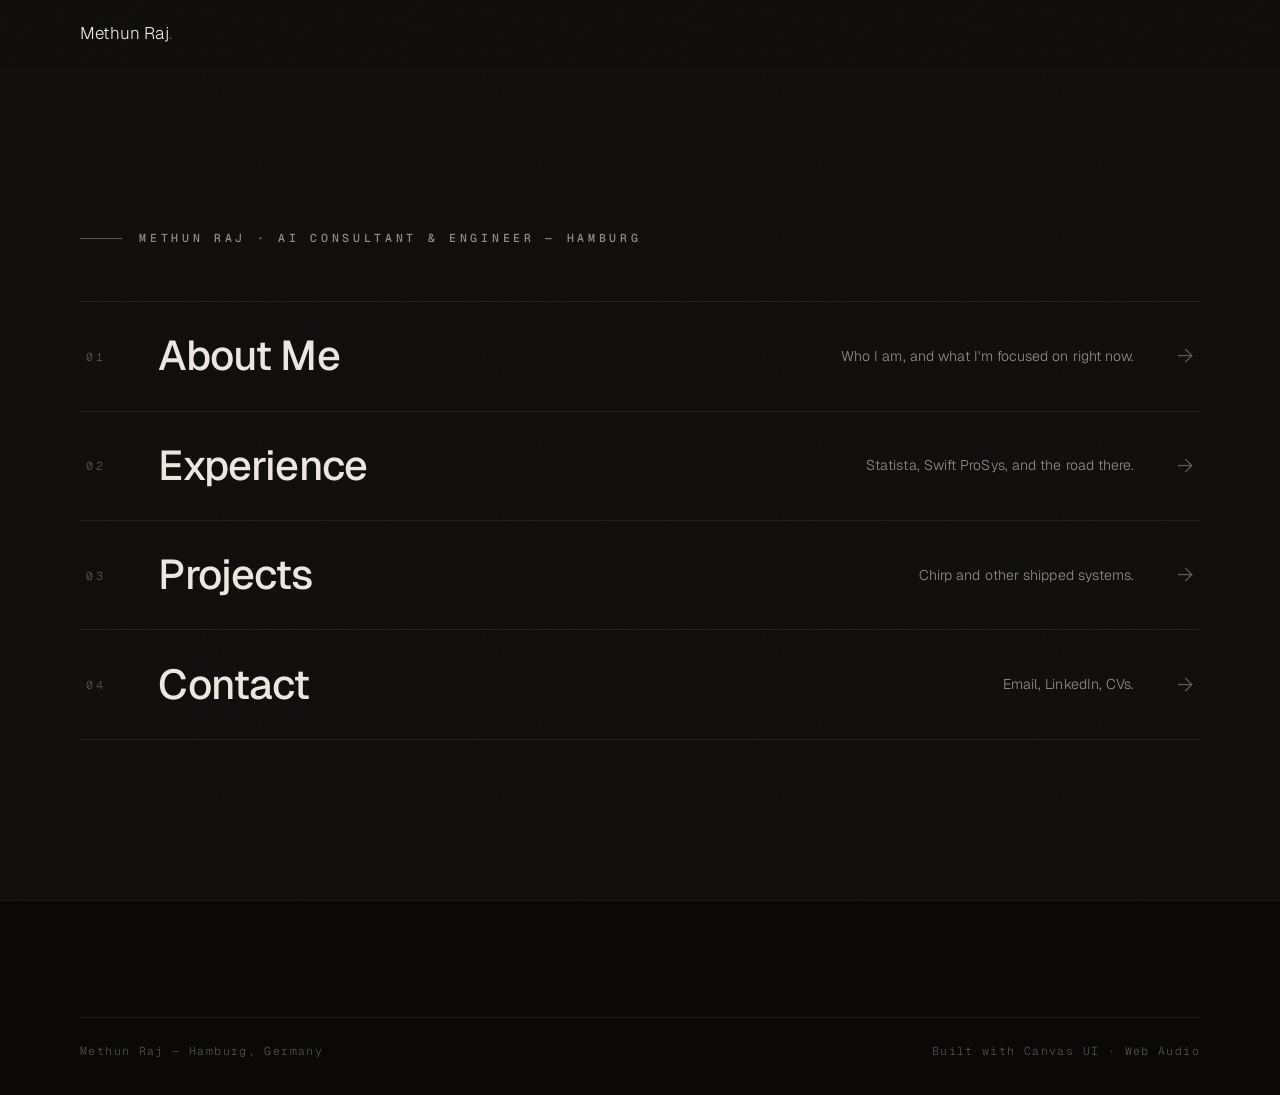
==== commit 2a8c0b03: "Organize assets and remove writing section Restructure project assets into dedicated /assets directo" ====
--- a/index.html
+++ b/index.html
@@ -19,7 +19,6 @@
       <a href="about.html" data-nav>About</a>
       <a href="experience.html" data-nav>Experience</a>
       <a href="projects.html" data-nav>Projects</a>
-      <a href="writing.html" data-nav>Writing</a>
       <a href="contact.html" data-nav>Contact</a>
     </div>
   </nav>
@@ -53,14 +52,8 @@
               <span class="i-note">Chirp and other shipped systems.</span>
               <span class="i-arrow" aria-hidden="true">&rarr;</span>
             </a>
-            <a class="index-row" href="writing.html">
+            <a class="index-row" href="contact.html">
               <span class="i-idx">04</span>
-              <span class="i-title">Writing</span>
-              <span class="i-note">Guides and notes for developers.</span>
-              <span class="i-arrow" aria-hidden="true">&rarr;</span>
-            </a>
-            <a class="index-row" href="contact.html">
-              <span class="i-idx">05</span>
               <span class="i-title">Contact</span>
               <span class="i-note">Email, LinkedIn, CVs.</span>
               <span class="i-arrow" aria-hidden="true">&rarr;</span>
--- a/css/styles.css
+++ b/css/styles.css
@@ -342,12 +342,16 @@
   max-width: 60ch;
 }
 .chip {
-  font-size: .68rem;
-  letter-spacing: .1em;
-  color: var(--ink-faint);
+  font-family: var(--mono);
+  font-size: .64rem;
+  letter-spacing: .08em;
+  text-transform: uppercase;
+  line-height: 1;
+  color: var(--ink-faint);
+  background: var(--panel);
   border: 1px solid var(--line);
-  border-radius: 999px;
-  padding: .32rem .8rem;
+  border-radius: 4px;
+  padding: .45rem .65rem;
   white-space: nowrap;
 }
 
@@ -825,18 +829,55 @@
 }
 .pd-internal { font-size: .82rem; color: var(--ink-ghost); letter-spacing: .04em; }
 .pd-stack {
-  display: flex;
-  flex-wrap: wrap;
-  gap: .45rem;
+  display: grid;
+  grid-template-columns: repeat(auto-fill, minmax(110px, max-content));
+  gap: .4rem;
   margin-top: 2.2rem;
+  justify-content: start;
+}
+.pd-stack .chip {
+  display: flex;
+  align-items: center;
+  justify-content: center;
+  text-align: center;
 }
 .pd-cover {
   margin-top: clamp(2.8rem, 7vh, 4.5rem);
   border-radius: 16px;
   border: 1px solid var(--line-soft);
   overflow: hidden;
-}
-.pd-cover img { width: 100%; display: block; }
+  aspect-ratio: 16 / 10;
+  background: var(--panel);
+}
+.pd-cover img,
+.pd-cover video { width: 100%; height: 100%; object-fit: cover; display: block; }
+
+/* split layout — content left, demo media filling the right column */
+.pd-split {
+  display: grid;
+  grid-template-columns: minmax(0, 1.05fr) minmax(0, .95fr);
+  gap: clamp(2rem, 4.5vw, 3.6rem);
+  align-items: start;
+  margin-top: 1.8rem;
+}
+.pd-split .pd-desc { margin-top: 0; }
+.pd-split .pd-desc p:first-child { margin-top: 0; }
+.pd-split-media {
+  margin-top: 0;
+  aspect-ratio: auto;
+}
+.pd-split-media video { height: auto; }
+@media (min-width: 901px) {
+  .pd-split-media {
+    position: sticky;
+    top: calc(var(--nav-h) + 24px);
+  }
+}
+@media (max-width: 900px) {
+  .pd-split { grid-template-columns: 1fr; }
+  .pd-split-media { aspect-ratio: 16 / 10; }
+  .pd-split-media video { height: 100%; }
+}
 .pd-next {
   margin-top: clamp(2.5rem, 6vh, 4rem);
   padding-top: 1.6rem;
@@ -1225,169 +1266,3 @@
 .flow.in .f-node:nth-of-type(4) { transition-delay: .26s; }
 .flow.in .f-node:nth-of-type(5) { transition-delay: .33s; }
 .flow.in .f-node:nth-of-type(6) { transition-delay: .4s; }
-
-/* ---------------- writing list ---------------- */
-.write-list {
-  border-top: 1px solid var(--line-soft);
-}
-.write-row {
-  display: grid;
-  grid-template-columns: 1fr auto;
-  gap: .55rem 1.5rem;
-  padding: 1.7rem 0;
-  border-bottom: 1px solid var(--line-soft);
-  align-items: start;
-  transition: color .3s var(--ease);
-}
-.write-meta {
-  grid-column: 1 / -1;
-  display: flex;
-  flex-wrap: wrap;
-  align-items: center;
-  gap: .75rem 1rem;
-}
-.write-num {
-  font-family: "Geist Pixel", ui-monospace, monospace;
-  font-size: .85rem;
-  color: var(--ink-ghost);
-}
-.write-tags { display: flex; flex-wrap: wrap; gap: .4rem; }
-.write-title {
-  grid-column: 1;
-  font-family: "Geist Pixel", ui-monospace, monospace;
-  font-size: clamp(1.15rem, 2.2vw, 1.55rem);
-  letter-spacing: .04em;
-  text-transform: uppercase;
-  transition: color .3s var(--ease);
-}
-.write-blurb {
-  grid-column: 1;
-  max-width: 54ch;
-  color: var(--ink-faint);
-  font-size: .95rem;
-}
-.write-arrow {
-  grid-column: 2;
-  grid-row: 2 / 4;
-  align-self: center;
-  color: var(--ink-ghost);
-  font-size: 1.2rem;
-  transition: color .3s var(--ease), transform .3s var(--ease);
-}
-.write-row:hover .write-title { color: var(--accent); }
-.write-row:hover .write-arrow { color: var(--accent); transform: translateX(4px); }
-
-/* ---------------- article body ---------------- */
-.article-title {
-  font-size: clamp(1.8rem, 4.8vw, 3.2rem);
-  line-height: 1.1;
-  max-width: 18ch;
-}
-.article-body {
-  max-width: 66ch;
-  margin-top: clamp(2.4rem, 5vh, 3.6rem);
-}
-.article-body > * + * { margin-top: 1.15rem; }
-.article-body h2 {
-  font-family: "Geist Pixel", ui-monospace, monospace;
-  font-weight: 400;
-  font-size: clamp(1.15rem, 2vw, 1.4rem);
-  letter-spacing: .06em;
-  text-transform: uppercase;
-  margin-top: clamp(2.6rem, 5vh, 3.4rem);
-  color: var(--ink);
-}
-.article-body h3 {
-  font-size: 1.02rem;
-  font-weight: 500;
-  letter-spacing: .02em;
-  margin-top: 2rem;
-  color: var(--ink-soft);
-}
-.article-body p,
-.article-body li {
-  color: var(--ink-faint);
-  font-size: .98rem;
-}
-.article-body strong { font-weight: 500; color: var(--ink); }
-.article-body ul,
-.article-body ol {
-  padding-left: 1.2rem;
-  display: grid;
-  gap: .45rem;
-}
-.article-body code {
-  font-family: var(--mono);
-  font-size: .86em;
-  color: var(--ink-soft);
-  background: var(--panel);
-  border: 1px solid var(--line-soft);
-  border-radius: 4px;
-  padding: .1em .35em;
-}
-.article-body pre {
-  margin-top: 1.2rem;
-  padding: 1.1rem 1.2rem;
-  background: var(--panel);
-  border: 1px solid var(--line-soft);
-  border-radius: 10px;
-  overflow-x: auto;
-}
-.article-body pre code {
-  background: none;
-  border: 0;
-  padding: 0;
-  font-size: .84rem;
-  line-height: 1.55;
-  color: var(--ink-soft);
-}
-.article-body .text-link {
-  font-size: inherit;
-  letter-spacing: 0;
-  text-transform: none;
-  color: var(--ink);
-  border-bottom: 1px solid var(--line);
-  padding-bottom: 0;
-}
-.article-body .text-link:hover {
-  color: var(--accent);
-  border-color: var(--accent-dim);
-}
-.article-table-wrap {
-  overflow-x: auto;
-  margin-top: 1.2rem;
-  border: 1px solid var(--line-soft);
-  border-radius: 10px;
-}
-.article-table {
-  width: 100%;
-  border-collapse: collapse;
-  font-size: .9rem;
-}
-.article-table th,
-.article-table td {
-  text-align: left;
-  padding: .75rem 1rem;
-  border-bottom: 1px solid var(--line-soft);
-  vertical-align: top;
-}
-.article-table th {
-  font-size: .68rem;
-  font-weight: 500;
-  letter-spacing: .18em;
-  text-transform: uppercase;
-  color: var(--ink-ghost);
-  background: var(--panel);
-}
-.article-table td { color: var(--ink-faint); }
-.article-table tr:last-child td { border-bottom: 0; }
-.article-table code {
-  background: transparent;
-  border: 0;
-  padding: 0;
-}
-
-@media (max-width: 640px) {
-  .write-arrow { display: none; }
-  .write-row { grid-template-columns: 1fr; }
-}
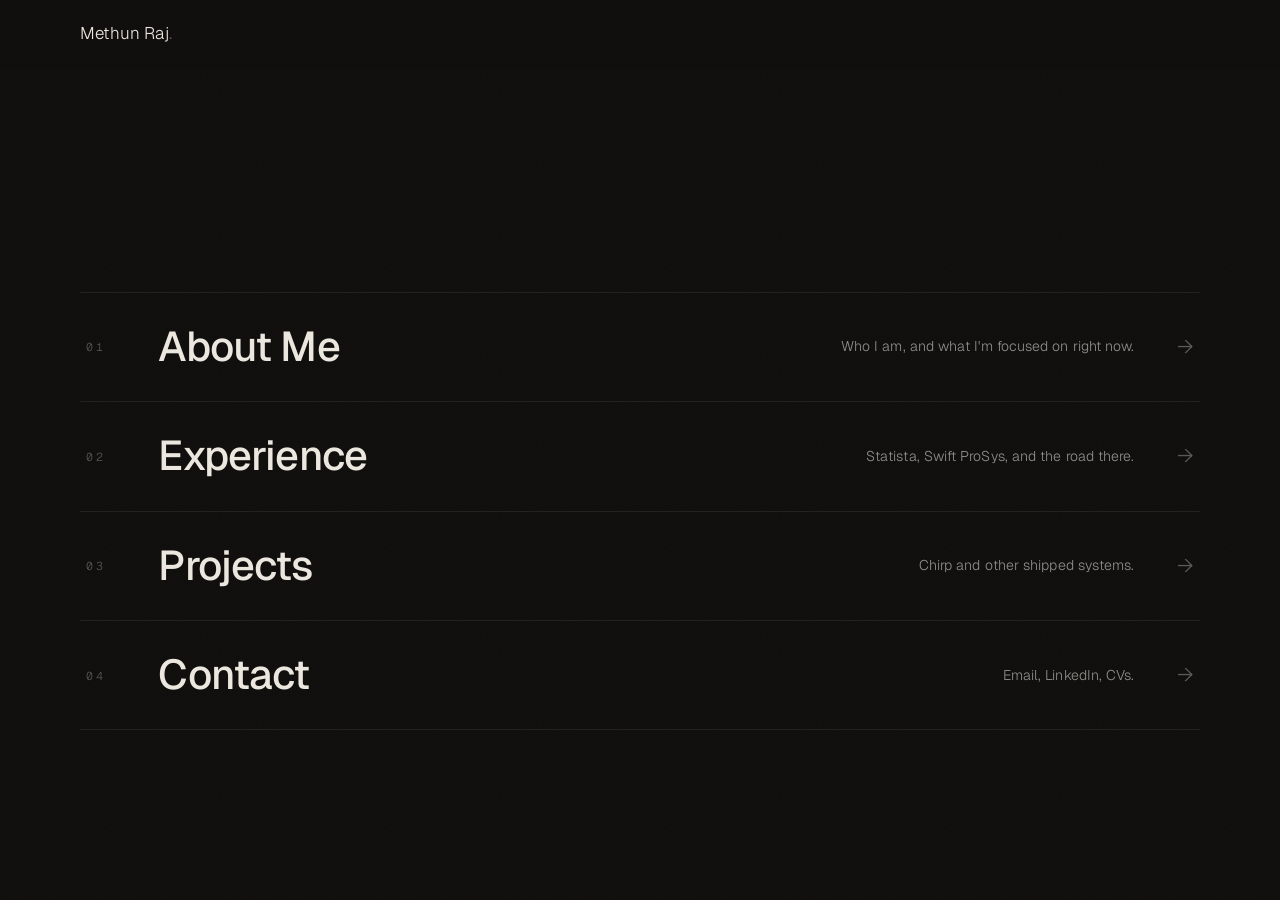
==== commit ae9e95be: "Revamp site layout, assets, styles, and scripts Large redesign and content/asset refresh: refactor p" ====
--- a/index.html
+++ b/index.html
@@ -5,10 +5,18 @@
 <meta name="viewport" content="width=device-width, initial-scale=1">
 <title>Methun Raj — AI Consultant &amp; Engineer</title>
 <meta name="description" content="Methun Raj — AI Consultant and Engineer in Hamburg. Production LLM systems, retrieval pipelines, and AI automation taken the last mile.">
+<link rel="icon" type="image/svg+xml" href="assets/favicon.svg">
+<meta property="og:type" content="website">
+<meta property="og:title" content="Methun Raj — AI Consultant &amp; Engineer">
+<meta property="og:description" content="Methun Raj — AI Consultant and Engineer in Hamburg. Production LLM systems, retrieval pipelines, and AI automation taken the last mile.">
+<meta property="og:site_name" content="Methun Raj">
+<meta name="twitter:card" content="summary_large_image">
+<meta name="twitter:title" content="Methun Raj — AI Consultant &amp; Engineer">
+<meta name="twitter:description" content="Methun Raj — AI Consultant and Engineer in Hamburg. Production LLM systems, retrieval pipelines, and AI automation taken the last mile.">
 <link rel="preconnect" href="https://fonts.googleapis.com">
 <link rel="preconnect" href="https://fonts.gstatic.com" crossorigin>
 <link href="https://fonts.googleapis.com/css2?family=Geist+Mono:wght@400;500&family=Geist+Pixel&family=Geist:wght@300;400;500;600&display=swap" rel="stylesheet">
-<link rel="stylesheet" href="css/styles.css">
+<link rel="stylesheet" href="css/styles.css?v=2">
 </head>
 <body>
 
@@ -32,7 +40,7 @@
       <canvas id="ripple-source" layoutsubtree="true" style="display:none" aria-hidden="true"></canvas>
       <div id="ripple-content">
         <div class="hero-inner">
-          <p class="kicker">Methun Raj · AI Consultant &amp; Engineer — Hamburg</p>
+          <h1 class="sr-only">Methun Raj — AI Consultant and Engineer, Hamburg</h1>
           <nav class="index-list" aria-label="Site index">
             <a class="index-row" href="about.html">
               <span class="i-idx">01</span>
@@ -66,14 +74,8 @@
   </section>
 </main>
 
-<footer class="footer footer--slim">
-  <div class="container footer-base">
-    <span>Methun Raj — Hamburg, Germany</span>
-    <span>Built with Canvas UI · Web Audio</span>
-  </div>
-</footer>
 
-<script src="js/ripple.js"></script>
-<script src="js/site.js"></script>
+<script src="js/ripple.js?v=2"></script>
+<script src="js/site.js?v=2"></script>
 </body>
 </html>
--- a/css/styles.css
+++ b/css/styles.css
@@ -55,6 +55,20 @@
 
 a { color: inherit; text-decoration: none; }
 
+/* heading kept for document structure and search results, not shown */
+.sr-only {
+  position: absolute;
+  width: 1px;
+  height: 1px;
+  margin: -1px;
+  padding: 0;
+  overflow: hidden;
+  clip: rect(0 0 0 0);
+  clip-path: inset(50%);
+  white-space: nowrap;
+  border: 0;
+}
+
 .container {
   width: min(1120px, 100% - 3rem);
   margin-inline: auto;
@@ -236,198 +250,22 @@
 }
 .hero-inner { width: min(1120px, 100% - 3rem); margin-inline: auto; position: relative; }
 
-.hero-photo {
-  position: absolute;
-  right: 0;
-  top: 50%;
-  transform: translateY(-50%);
-  width: clamp(180px, 20vw, 264px);
-  aspect-ratio: 7 / 9;
-  object-fit: cover;
-  border-radius: 14px;
-  border: 1px solid var(--line);
-  box-shadow: 0 24px 60px -24px rgba(0, 0, 0, .6);
-}
-@media (min-width: 901px) {
-  .about-wrap { padding-right: clamp(210px, 24vw, 320px); }
-}
-.about-wrap { position: relative; }
-@media (max-width: 900px) {
-  .hero-photo {
-    position: static;
-    transform: none;
-    width: 132px;
-    margin-bottom: 2.2rem;
-  }
-}
-
-.hero h1 {
-  font-size: clamp(3rem, 8.4vw, 6.4rem);
-  margin: 2.2rem 0 2rem;
-}
-.hero h1 em { color: var(--accent); }
-.hero .lede {
-  max-width: 46ch;
-  font-size: clamp(.98rem, 1.4vw, 1.08rem);
-  color: var(--ink-faint);
-}
-.hero .lede strong { font-weight: 500; color: var(--ink); }
-
-.bio { max-width: 60ch; }
-.about-wrap .bio { max-width: 66ch; }
-.bio p {
-  font-size: clamp(.95rem, 1.3vw, 1.04rem);
-  color: var(--ink-faint);
-  margin-top: 1.15rem;
-}
-.bio p:first-child { margin-top: 0; }
-.bio p strong { font-weight: 500; color: var(--ink); }
-.bio-cta a {
-  color: var(--accent);
-  border-bottom: 1px solid var(--accent-dim);
-  padding-bottom: .15rem;
-  transition: border-color .3s var(--ease);
-}
-.bio-cta a:hover { border-color: var(--accent); }
-.bio-cta .arrow { font-family: var(--serif); }
-
-.hero-cta { display: flex; flex-wrap: wrap; gap: .9rem; margin-top: 2.6rem; }
-.btn {
-  display: inline-flex;
-  align-items: center;
-  gap: .6rem;
-  font-size: .78rem;
-  font-weight: 500;
-  letter-spacing: .16em;
-  text-transform: uppercase;
-  padding: .95rem 1.7rem;
-  border-radius: 999px;
-  border: 1px solid var(--ink);
-  transition: background .35s var(--ease), color .35s var(--ease), transform .35s var(--ease);
-}
-.btn:hover { transform: translateY(-2px); }
-.btn-solid { background: var(--ink); color: var(--bg); }
-.btn-solid:hover { background: var(--ink-soft); }
-.btn-ghost { color: var(--ink); }
-.btn-ghost:hover { background: rgba(236, 232, 224, .07); }
-.btn .arrow { font-family: var(--serif); text-transform: none; letter-spacing: 0; }
-
-.hero-meta {
-  list-style: none;
-  display: flex;
-  flex-wrap: wrap;
-  gap: .4rem 2.4rem;
-  margin-top: clamp(3rem, 8vh, 5.5rem);
-  padding-top: 1.4rem;
+/* ---------------- sections as full pages ---------------- */
+/* Sections size to their content. Only pages that genuinely hold a single
+   short block (contact) opt into viewport centring via .section--center. */
+.section {
+  display: flex;
+  flex-direction: column;
+  padding: clamp(3.5rem, 8vh, 6rem) 0;
   border-top: 1px solid var(--line-soft);
-  font-size: .78rem;
-  letter-spacing: .06em;
-  color: var(--ink-faint);
-}
-.hero-meta b {
-  display: block;
-  font-weight: 500;
-  font-size: .66rem;
-  letter-spacing: .22em;
-  text-transform: uppercase;
-  color: var(--ink-ghost);
-  margin-bottom: .25rem;
-}
-
-.skill-row {
-  display: flex;
-  flex-wrap: wrap;
-  gap: .45rem;
-  margin-top: 2.4rem;
-  max-width: 60ch;
-}
-.chip {
-  font-family: var(--mono);
-  font-size: .64rem;
-  letter-spacing: .08em;
-  text-transform: uppercase;
-  line-height: 1;
-  color: var(--ink-faint);
-  background: var(--panel);
-  border: 1px solid var(--line);
-  border-radius: 4px;
-  padding: .45rem .65rem;
-  white-space: nowrap;
-}
-
-/* ---------------- sections as full pages ---------------- */
-.section {
+}
+.section:first-of-type { border-top: 0; padding-top: calc(var(--nav-h) + clamp(2rem, 5vh, 3.4rem)); }
+.section--center {
   min-height: 100vh;
   min-height: 100svh;
-  display: flex;
-  flex-direction: column;
   justify-content: center;
-  padding: clamp(5.5rem, 13vh, 9rem) 0;
-  border-top: 1px solid var(--line-soft);
 }
 .section-alt { background: var(--bg-alt); }
-
-.projects {
-  display: grid;
-  grid-template-columns: repeat(2, 1fr);
-  gap: 1px;
-  background: var(--line-soft);
-  border-top: 1px solid var(--line-soft);
-  border-bottom: 1px solid var(--line-soft);
-}
-@media (max-width: 760px) { .projects { grid-template-columns: 1fr; } }
-
-.project {
-  background: var(--panel);
-  padding: clamp(1.8rem, 3.4vw, 3rem);
-  display: flex;
-  flex-direction: column;
-  gap: 1.1rem;
-  min-height: 300px;
-  transition: background .45s var(--ease);
-}
-.project:hover { background: var(--panel-2); }
-.section-alt .project { background: var(--panel); }
-.section-alt .project:hover { background: var(--panel-2); }
-
-.project--featured {
-  grid-column: 1 / -1;
-  min-height: 0;
-  display: grid;
-  grid-template-columns: 1fr;
-  gap: 2rem;
-}
-@media (min-width: 900px) {
-  .project--featured { grid-template-columns: 1.25fr 1fr; align-items: end; }
-}
-
-.project .p-idx {
-  font-size: .68rem;
-  letter-spacing: .26em;
-  color: var(--ink-ghost);
-  font-variant-numeric: tabular-nums;
-}
-.project h3 {
-  font-size: clamp(1.7rem, 3vw, 2.5rem);
-  line-height: 1.1;
-}
-.project--featured h3 { font-size: clamp(2.2rem, 4.4vw, 3.6rem); }
-.project h3 em { color: var(--ink-soft); }
-.project .p-tag {
-  font-size: .72rem;
-  letter-spacing: .2em;
-  text-transform: uppercase;
-  color: var(--ink-faint);
-}
-.project p { color: var(--ink-faint); font-size: .94rem; max-width: 56ch; }
-.project .p-stack {
-  display: flex;
-  flex-wrap: wrap;
-  gap: .4rem;
-  margin-top: auto;
-  padding-top: .4rem;
-}
-.project .p-links { display: flex; align-items: center; gap: 1.2rem; margin-top: 1.4rem; }
 .live-link {
   display: inline-flex;
   align-items: center;
@@ -464,116 +302,6 @@
   transition: color .3s var(--ease), border-color .3s var(--ease);
 }
 .text-link:hover { color: var(--ink); border-color: var(--ink); }
-
-/* ---------------- experience ---------------- */
-.timeline { border-top: 1px solid var(--line-soft); }
-.t-item {
-  display: grid;
-  grid-template-columns: 1fr;
-  gap: .9rem 2.6rem;
-  padding: clamp(1.9rem, 3.6vw, 2.9rem) 0;
-  border-bottom: 1px solid var(--line-soft);
-  align-items: start;
-}
-@media (min-width: 880px) {
-  .t-item { grid-template-columns: 140px 1fr 1.2fr 2rem; }
-}
-.t-idx {
-  font-size: .68rem;
-  letter-spacing: .26em;
-  color: var(--ink-ghost);
-  font-variant-numeric: tabular-nums;
-}
-.t-when {
-  margin-top: .8rem;
-  font-size: .7rem;
-  letter-spacing: .14em;
-  text-transform: uppercase;
-  color: var(--ink-faint);
-  font-variant-numeric: tabular-nums;
-  line-height: 1.6;
-}
-.t-main h3 {
-  font-family: var(--serif);
-  font-weight: 400;
-  font-size: clamp(1.5rem, 2.6vw, 2.1rem);
-  line-height: 1.08;
-  letter-spacing: -.01em;
-}
-.t-head {
-  display: flex;
-  align-items: center;
-  gap: .95rem;
-  flex-wrap: wrap;
-}
-.t-logo {
-  flex: none;
-  height: 46px;
-  min-width: 46px;
-  padding: 0 .75rem;
-  display: inline-flex;
-  align-items: center;
-  justify-content: center;
-  background: #F5F2EA;
-  border: 1px solid var(--line);
-  border-radius: 11px;
-}
-.t-logo img { height: 22px; width: auto; display: block; }
-.t-logo--mark { padding: 0; width: 46px; }
-.t-logo--mark img { height: 30px; }
-.t-logo--statista img { height: 19px; }
-.t-badge {
-  display: inline-block;
-  vertical-align: middle;
-  transform: translateY(-.35em);
-  margin-left: .7rem;
-  font-family: var(--sans);
-  font-size: .58rem;
-  font-weight: 500;
-  letter-spacing: .18em;
-  text-transform: uppercase;
-  color: var(--ink-faint);
-  border: 1px solid var(--line);
-  border-radius: 999px;
-  padding: .28rem .6rem;
-}
-.t-role { font-size: .88rem; color: var(--ink-faint); margin-top: .5rem; }
-.t-tag {
-  font-size: .62rem;
-  letter-spacing: .26em;
-  text-transform: uppercase;
-  color: var(--ink-ghost);
-  margin-top: .6rem;
-}
-.t-side p { font-size: .92rem; color: var(--ink-faint); max-width: 54ch; }
-.t-side p strong { font-weight: 500; color: var(--ink); }
-.t-note {
-  font-family: var(--sans);
-  font-style: italic;
-  font-size: .95rem !important;
-  color: var(--accent) !important;
-  margin-top: .85rem;
-}
-.t-arrow {
-  justify-self: end;
-  padding-top: .55rem;
-  font-family: var(--serif);
-  font-size: 1.25rem;
-  color: var(--ink-ghost);
-  transition: transform .35s var(--ease), color .35s var(--ease);
-}
-.t-item:hover .t-arrow { transform: translateX(6px); color: var(--ink); }
-
-.edu {
-  display: grid;
-  grid-template-columns: 1fr;
-  gap: 1.4rem;
-  margin-top: clamp(2.5rem, 6vw, 4rem);
-}
-@media (min-width: 700px) { .edu { grid-template-columns: 1fr 1fr; } }
-.edu-item { border-top: 1px solid var(--line); padding-top: 1.2rem; }
-.edu-item h4 { font-family: var(--serif); font-weight: 400; font-size: 1.15rem; }
-.edu-item p { font-size: .85rem; color: var(--ink-faint); margin-top: .3rem; }
 .edu-label {
   font-size: .68rem;
   letter-spacing: .26em;
@@ -582,56 +310,26 @@
   margin-bottom: 1.6rem;
 }
 
-/* ---------------- contact / footer ---------------- */
-.footer {
-  background: #0A0908;
-  color: var(--ink);
-  border-top: 1px solid var(--line-soft);
-  padding: clamp(5.5rem, 13vh, 9rem) 0 2.4rem;
-}
-.footer .kicker { color: var(--ink-faint); }
-.footer .kicker::before { background: var(--ink-ghost); }
-.footer h2 {
-  font-size: clamp(2.6rem, 6.4vw, 4.8rem);
-  margin: 2rem 0 3rem;
-  max-width: 12em;
-}
-.footer h2 em { color: var(--ink-soft); }
-.footer-mail {
-  font-family: var(--serif);
-  font-size: clamp(1.25rem, 3vw, 2rem);
-  letter-spacing: -.02em;
-  border-bottom: 1px solid var(--line);
-  padding-bottom: .3rem;
-  transition: border-color .3s var(--ease), color .3s var(--ease);
-}
-.footer-mail:hover { border-color: var(--ink); }
-.footer-links {
+/* ---------------- contact ---------------- */
+/* Email sits alongside LinkedIn and the CV as one of three equal ways in,
+   rather than a raw address printed on the page. */
+.contact-links {
   display: flex;
   flex-wrap: wrap;
-  gap: 1rem 2.6rem;
-  margin-top: 2.2rem;
-  font-size: .8rem;
-  letter-spacing: .14em;
-  text-transform: uppercase;
-}
-.footer-links a {
-  color: var(--ink-faint);
-  transition: color .3s var(--ease);
-}
-.footer-links a:hover { color: var(--ink); }
-.footer-base {
-  display: flex;
-  flex-wrap: wrap;
-  justify-content: space-between;
-  gap: .8rem;
-  margin-top: clamp(4rem, 9vh, 6.5rem);
-  padding-top: 1.4rem;
-  border-top: 1px solid var(--line-soft);
-  font-size: .72rem;
-  letter-spacing: .12em;
-  color: var(--ink-ghost);
-}
+  gap: 1rem 2.4rem;
+  margin-top: 2.6rem;
+  font-family: var(--mono);
+  font-size: .76rem;
+  letter-spacing: .18em;
+  text-transform: uppercase;
+}
+.contact-links a {
+  color: var(--ink-faint);
+  border-bottom: 1px solid var(--line-soft);
+  padding-bottom: .4rem;
+  transition: color .3s var(--ease), border-color .3s var(--ease);
+}
+.contact-links a:hover { color: var(--ink); border-color: var(--ink); }
 
 /* ---------------- sound: always on, interaction cues only ---------------- */
 
@@ -641,25 +339,16 @@
 
 /* ---------------- contact opener ---------------- */
 .contact-h {
-  font-size: clamp(2.6rem, 6.4vw, 4.8rem);
-  margin: 2rem 0 3rem;
-  max-width: 12em;
-}
-.contact-h em { color: var(--ink-soft); }
-.about-wrap .section-head { margin-bottom: 2.2rem; }
-.bio .text-link {
-  font-size: inherit;
-  letter-spacing: 0;
-  text-transform: none;
-  color: var(--ink);
-  border-bottom: 1px solid var(--line);
-  padding-bottom: 0;
-}
-.bio .text-link:hover {
-  color: var(--accent);
-  border-color: var(--accent-dim);
-}
-.footer--slim { padding: 2.2rem 0; }
+  font-size: clamp(2.2rem, 5.2vw, 3.8rem);
+  margin: 1.8rem 0 0;
+  max-width: 16ch;
+}
+.contact-sub {
+  margin-top: 1.4rem;
+  max-width: 46ch;
+  font-size: clamp(.98rem, 1.4vw, 1.1rem);
+  color: var(--ink-faint);
+}
 
 /* ---------------- reveal on scroll ---------------- */
 .reveal {
@@ -688,7 +377,10 @@
   .f-loop { animation: none; }
   .flow-dot { display: none; }
   .flow .f-node, .flow .f-loop-wrap { opacity: 1; transform: none; transition: none; }
-  .btn:hover, .live-link:hover { transform: none; }
+  .live-link:hover { transform: none; }
+  .pd-nextrow { transition: none; }
+  .pd-nextrow:hover { padding-inline: .4rem; }
+  .pd-nextrow:hover .n-arrow { transform: none; }
 }
 
 /* ---------------- projects: cover card grid ---------------- */
@@ -704,20 +396,12 @@
   color: var(--ink-faint);
   font-size: clamp(.98rem, 1.4vw, 1.1rem);
 }
-.proj-count {
-  flex: none;
-  font-size: .72rem;
-  letter-spacing: .3em;
-  text-transform: uppercase;
-  color: var(--ink-ghost);
-  font-variant-numeric: tabular-nums;
-  padding-bottom: .2rem;
-}
 .proj-grid {
   display: grid;
-  grid-template-columns: 1fr 1fr;
+  grid-template-columns: repeat(3, 1fr);
   gap: clamp(1.4rem, 2.8vw, 2.2rem);
 }
+@media (max-width: 1000px) { .proj-grid { grid-template-columns: 1fr 1fr; } }
 @media (max-width: 700px) { .proj-grid { grid-template-columns: 1fr; } }
 .proj-card { display: block; }
 .proj-cover {
@@ -759,129 +443,252 @@
   margin-top: .45rem;
 }
 
-/* ---------------- project detail page ---------------- */
+/* ==================================================================
+   project detail — case study
+   A document page, not a centred hero: header + media, a band of
+   hard facts, narrative in side-labelled sections, and a sticky
+   spec ledger carrying role, period, stack and access.
+================================================================== */
+
+/* document section: starts at the top, no viewport centring */
+.section--doc {
+  display: block;
+  min-height: 0;
+  border-top: 0;
+  padding: calc(var(--nav-h) + clamp(2rem, 5vh, 3.4rem)) 0 clamp(3.5rem, 8vh, 5.5rem);
+}
+.pd-wrap {
+  width: min(1280px, 100% - 3rem);
+  margin-inline: auto;
+}
+
 .pd-back {
   display: inline-block;
   font-size: .74rem;
   letter-spacing: .22em;
   text-transform: uppercase;
   color: var(--ink-faint);
-  margin-bottom: clamp(2.2rem, 5vh, 3.5rem);
+  margin-bottom: clamp(1.8rem, 4vh, 2.8rem);
   transition: color .3s var(--ease);
 }
 .pd-back:hover { color: var(--ink); }
-.pd-label {
-  font-size: .68rem;
-  letter-spacing: .3em;
-  text-transform: uppercase;
-  color: var(--ink-ghost);
-  margin-bottom: 1.1rem;
-}
-.pd-head { display: flex; align-items: baseline; gap: 1.4rem; flex-wrap: wrap; }
-.pd-num {
-  font-family: "Geist Pixel", ui-monospace, monospace;
-  font-size: 1rem;
-  color: var(--ink-ghost);
+
+/* eyebrow: what this is, and where it sits in the set of four */
+.pd-eyebrow {
+  display: flex;
+  align-items: baseline;
+  gap: 1rem;
+  padding-bottom: .9rem;
+  margin-bottom: clamp(1.8rem, 3.5vw, 2.6rem);
+  border-bottom: 1px solid var(--line-soft);
+  font-family: var(--mono);
+  font-size: .66rem;
+  letter-spacing: .28em;
+  text-transform: uppercase;
+  color: var(--ink-ghost);
+}
+.pd-pos {
+  margin-left: auto;
+  font-variant-numeric: tabular-nums;
+  letter-spacing: .2em;
+}
+.pd-pos b { color: var(--ink-soft); font-weight: 400; }
+
+/* header: title and tagline left, the one real visual right */
+.pd-hero {
+  display: grid;
+  grid-template-columns: minmax(0, 1.05fr) minmax(0, .95fr);
+  gap: clamp(2rem, 4.5vw, 4rem);
+  align-items: start;
 }
 .pd-title {
   font-family: "Geist Pixel", ui-monospace, monospace;
   font-weight: 400;
-  font-size: clamp(2.4rem, 6.6vw, 4.6rem);
+  font-size: clamp(2.4rem, 5.6vw, 4.4rem);
   letter-spacing: .02em;
   text-transform: uppercase;
   line-height: 1;
 }
 .pd-tagline {
-  font-size: clamp(1.05rem, 2vw, 1.3rem);
+  font-size: clamp(1.05rem, 1.8vw, 1.32rem);
   font-weight: 400;
+  line-height: 1.5;
   color: var(--ink-soft);
-  margin-top: 1.5rem;
-}
-.pd-desc { max-width: 62ch; margin-top: 1.8rem; }
-.pd-desc p { color: var(--ink-faint); font-size: .98rem; margin-top: 1rem; }
-.pd-desc p strong { font-weight: 500; color: var(--ink); }
-.pd-outcome {
-  margin-top: 2.4rem;
-  border-left: 2px solid var(--accent-dim);
-  padding: .9rem 1.2rem;
-  max-width: 62ch;
-}
-.pd-outcome b {
-  display: block;
-  font-size: .64rem;
-  font-weight: 500;
-  letter-spacing: .26em;
-  text-transform: uppercase;
-  color: var(--ink-ghost);
-  margin-bottom: .55rem;
-}
-.pd-outcome p {
-  font-family: var(--mono);
-  font-size: .9rem;
-  color: var(--ink-soft);
-}
-.pd-links {
-  display: flex;
-  align-items: center;
-  flex-wrap: wrap;
-  gap: 1.2rem;
-  margin-top: 2.2rem;
-}
-.pd-internal { font-size: .82rem; color: var(--ink-ghost); letter-spacing: .04em; }
-.pd-stack {
-  display: grid;
-  grid-template-columns: repeat(auto-fill, minmax(110px, max-content));
-  gap: .4rem;
-  margin-top: 2.2rem;
-  justify-content: start;
-}
-.pd-stack .chip {
-  display: flex;
-  align-items: center;
-  justify-content: center;
-  text-align: center;
-}
-.pd-cover {
-  margin-top: clamp(2.8rem, 7vh, 4.5rem);
-  border-radius: 16px;
+  margin-top: 1.4rem;
+  max-width: 30ch;
+}
+
+/* media plate — video runs at its own height, cover art is framed
+   and scaled past its burnt-in caption so only the monogram shows */
+.pd-media {
+  border-radius: 14px;
   border: 1px solid var(--line-soft);
   overflow: hidden;
-  aspect-ratio: 16 / 10;
   background: var(--panel);
 }
-.pd-cover img,
-.pd-cover video { width: 100%; height: 100%; object-fit: cover; display: block; }
-
-/* split layout — content left, demo media filling the right column */
-.pd-split {
+.pd-media video { width: 100%; height: auto; display: block; }
+.pd-plate { aspect-ratio: 4 / 3; }
+.pd-plate img {
+  width: 100%;
+  height: 100%;
+  object-fit: cover;
+  display: block;
+  transform: scale(1.4);
+}
+@media (max-width: 900px) {
+  .pd-hero { grid-template-columns: 1fr; }
+  .pd-tagline { max-width: 46ch; }
+  .pd-plate { aspect-ratio: 16 / 9; }
+}
+
+/* band of hard facts — numbers where they exist, short mono phrases
+   where the honest answer isn't a number */
+.pd-band {
+  list-style: none;
   display: grid;
-  grid-template-columns: minmax(0, 1.05fr) minmax(0, .95fr);
-  gap: clamp(2rem, 4.5vw, 3.6rem);
+  grid-template-columns: repeat(auto-fit, minmax(170px, 1fr));
+  gap: 1px;
+  background: var(--line-soft);
+  border-block: 1px solid var(--line-soft);
+  margin-top: clamp(2.6rem, 6vw, 4rem);
+}
+.pd-band li {
+  background: var(--bg);
+  padding: clamp(1.3rem, 2.4vw, 1.8rem) clamp(1rem, 1.8vw, 1.5rem);
+}
+.pd-band b {
+  display: block;
+  font-family: var(--mono);
+  font-weight: 400;
+  font-size: clamp(1.4rem, 2.6vw, 1.95rem);
+  line-height: 1.15;
+  letter-spacing: -.01em;
+  color: var(--ink);
+  font-variant-numeric: tabular-nums;
+}
+.pd-band span {
+  display: block;
+  margin-top: .55rem;
+  font-size: .82rem;
+  line-height: 1.5;
+  color: var(--ink-faint);
+}
+
+/* body: narrative left, ledger right */
+.pd-body {
+  display: grid;
+  grid-template-columns: minmax(0, 1fr) minmax(0, 320px);
+  gap: clamp(2.4rem, 5vw, 4.5rem);
   align-items: start;
-  margin-top: 1.8rem;
-}
-.pd-split .pd-desc { margin-top: 0; }
-.pd-split .pd-desc p:first-child { margin-top: 0; }
-.pd-split-media {
-  margin-top: 0;
-  aspect-ratio: auto;
-}
-.pd-split-media video { height: auto; }
+  margin-top: clamp(2.8rem, 6vw, 4.5rem);
+}
+@media (max-width: 900px) { .pd-body { grid-template-columns: 1fr; } }
+
+.pd-sec {
+  display: grid;
+  grid-template-columns: 9rem minmax(0, 1fr);
+  gap: 1.6rem;
+  border-top: 1px solid var(--line-soft);
+  padding-top: 1.5rem;
+  margin-top: 2.6rem;
+}
+.pd-sec:first-child { margin-top: 0; border-top: 0; padding-top: 0; }
+.pd-sec h2 {
+  font-family: var(--mono);
+  font-size: .68rem;
+  font-weight: 500;
+  letter-spacing: .22em;
+  text-transform: uppercase;
+  line-height: 1.7;
+  color: var(--ink-ghost);
+}
+.pd-sec p {
+  color: var(--ink-faint);
+  font-size: 1rem;
+  max-width: 62ch;
+}
+.pd-sec p + p { margin-top: 1.1rem; }
+.pd-sec p strong { font-weight: 500; color: var(--ink); }
+@media (max-width: 640px) {
+  .pd-sec { grid-template-columns: 1fr; gap: .8rem; }
+}
+
+/* the ledger — a datasheet for the project */
+.pd-ledger {
+  border: 1px solid var(--line-soft);
+  border-radius: 12px;
+  background: var(--panel);
+  padding: 1.4rem;
+}
 @media (min-width: 901px) {
-  .pd-split-media {
-    position: sticky;
-    top: calc(var(--nav-h) + 24px);
-  }
-}
-@media (max-width: 900px) {
-  .pd-split { grid-template-columns: 1fr; }
-  .pd-split-media { aspect-ratio: 16 / 10; }
-  .pd-split-media video { height: 100%; }
-}
-.pd-next {
-  margin-top: clamp(2.5rem, 6vh, 4rem);
-  padding-top: 1.6rem;
+  .pd-ledger { position: sticky; top: calc(var(--nav-h) + 24px); }
+}
+.pd-ledger dt {
+  font-family: var(--mono);
+  font-size: .62rem;
+  letter-spacing: .24em;
+  text-transform: uppercase;
+  color: var(--ink-ghost);
   border-top: 1px solid var(--line-soft);
+  margin-top: 1.2rem;
+  padding-top: 1.2rem;
+}
+.pd-ledger dt:first-of-type { border-top: 0; margin-top: 0; padding-top: 0; }
+.pd-ledger dd {
+  margin-top: .5rem;
+  font-size: .9rem;
+  line-height: 1.55;
+  color: var(--ink-soft);
+}
+.pd-ledger .pd-specs {
+  list-style: none;
+  font-family: var(--mono);
+  font-size: .76rem;
+  line-height: 1.95;
+  color: var(--ink-soft);
+  margin-top: .55rem;
+}
+.pd-ledger .live-link { margin-top: .7rem; width: 100%; justify-content: center; }
+
+/* next project — echoes the index rows on the landing page */
+.pd-nextrow {
+  display: grid;
+  grid-template-columns: auto minmax(0, 1fr) 2rem;
+  align-items: center;
+  gap: 1.4rem;
+  margin-top: clamp(3.5rem, 8vw, 6rem);
+  padding: clamp(1.5rem, 3vw, 2.1rem) .4rem;
+  border-top: 1px solid var(--line-soft);
+  border-bottom: 1px solid var(--line-soft);
+  transition: background .35s var(--ease), padding .35s var(--ease);
+}
+.pd-nextrow:hover { background: var(--panel); padding-inline: 1.2rem; }
+.pd-nextrow .n-label {
+  font-family: var(--mono);
+  font-size: .66rem;
+  letter-spacing: .26em;
+  text-transform: uppercase;
+  color: var(--ink-ghost);
+}
+.pd-nextrow .n-name {
+  font-family: "Geist Pixel", ui-monospace, monospace;
+  font-size: clamp(1.3rem, 2.8vw, 2rem);
+  letter-spacing: .03em;
+  text-transform: uppercase;
+  line-height: 1.05;
+  transition: color .3s var(--ease);
+}
+.pd-nextrow:hover .n-name { color: var(--accent); }
+.pd-nextrow .n-arrow {
+  justify-self: end;
+  font-size: 1.3rem;
+  color: var(--ink-ghost);
+  transition: transform .35s var(--ease), color .35s var(--ease);
+}
+.pd-nextrow:hover .n-arrow { transform: translateX(8px); color: var(--ink); }
+@media (max-width: 560px) {
+  .pd-nextrow { grid-template-columns: minmax(0, 1fr) 2rem; gap: .5rem 1rem; }
+  .pd-nextrow .n-label { grid-column: 1 / -1; }
 }
 
 /* ---------------- experience rail timeline ---------------- */
@@ -950,7 +757,6 @@
   transition: transform .35s var(--ease), color .35s var(--ease);
 }
 .tl-row:hover .tl-arrow { transform: translateX(6px); color: var(--ink); }
-.t-logo--word img { height: 15px; }
 @media (max-width: 640px) {
   .tl-row { grid-template-columns: 1fr 2rem; padding-left: 1.4rem; }
   .tl-when { display: none; }
@@ -1021,14 +827,6 @@
 .xp-dochead { display: flex; align-items: center; gap: 1rem; }
 .xp-dochead h3 { font-size: 1.3rem; font-weight: 500; letter-spacing: -.01em; }
 .xp-dochead h3 em { font-style: normal; color: var(--ink-ghost); font-size: 1rem; letter-spacing: 0; }
-.xp-headline {
-  font-size: clamp(1.65rem, 3.4vw, 2.35rem);
-  font-weight: 500;
-  letter-spacing: -.02em;
-  line-height: 1.12;
-  margin: 2rem 0 2.6rem;
-  max-width: 16em;
-}
 .xp-role { border-top: 1px solid var(--line-soft); padding: 1.7rem 0; }
 .xp-role h4 {
   font-size: .74rem;
@@ -1052,17 +850,11 @@
 .i-idx,
 .tl-when,
 .tl-sub,
-.t-badge,
-.pd-label,
-.pd-internal,
 .xp-chapter,
 .xp-when,
 .xp-close,
 .edu-label,
-.hero-meta b,
-.footer-base,
 .j-when,
-.now-label,
 .now-status,
 .tool-name { font-family: var(--mono); }
 
@@ -1123,26 +915,6 @@
   .j-row { grid-template-columns: 1fr; gap: .55rem; padding: 1.7rem .2rem; }
   .j-line { display: none; }
 }
-
-/* ---------------- about: right now ---------------- */
-.now {
-  display: grid;
-  grid-template-columns: 1fr;
-  gap: 2.2rem;
-  max-width: 920px;
-}
-@media (min-width: 760px) { .now { grid-template-columns: 1fr 1fr; gap: 3rem; } }
-.now-block { border-top: 1px solid var(--line); padding-top: 1.3rem; }
-.now-label {
-  font-size: .68rem;
-  font-weight: 500;
-  letter-spacing: .26em;
-  text-transform: uppercase;
-  color: var(--ink-ghost);
-  margin-bottom: 1rem;
-}
-.now-block p { color: var(--ink-faint); font-size: .96rem; max-width: 46ch; }
-.now-block p strong { font-weight: 500; color: var(--ink); }
 .now-status {
   display: inline-flex;
   align-items: center;
@@ -1266,3 +1038,59 @@
 .flow.in .f-node:nth-of-type(4) { transition-delay: .26s; }
 .flow.in .f-node:nth-of-type(5) { transition-delay: .33s; }
 .flow.in .f-node:nth-of-type(6) { transition-delay: .4s; }
+/* the case-study diagrams run to 8 nodes; no-op on about.html, which has 6 */
+.flow.in .f-node:nth-of-type(7) { transition-delay: .47s; }
+.flow.in .f-node:nth-of-type(8) { transition-delay: .54s; }
+
+/* horizontal swipe on the diagram shouldn't trigger browser back-navigation */
+.flow { overscroll-behavior-x: contain; }
+
+/* diagram as a case-study section — sits inside .pd-wrap, not .container */
+.flow--pd { margin-top: clamp(2.6rem, 6vw, 4rem); }
+.flow-cap {
+  font-family: var(--mono);
+  font-size: .66rem;
+  letter-spacing: .28em;
+  text-transform: uppercase;
+  color: var(--ink-ghost);
+  margin-bottom: 1.1rem;
+}
+
+/* off-axis nodes read as annotation, not as a stage on the main path.
+   No dash pattern here — that would compete with the animated .f-loop. */
+.f-node--aside .f-box { fill: none; stroke: var(--line-soft); }
+.f-node--aside .f-title { fill: var(--ink-soft); }
+
+/* hero without a media column, for pages where the diagram is the visual */
+.pd-hero--solo { grid-template-columns: 1fr; }
+.pd-hero--solo .pd-tagline { max-width: 52ch; }
+
+/* ---------------- about ---------------- */
+/* About borrows the case-study grammar so the site speaks one language:
+   the same eyebrow rule, the same side-labelled sections. */
+.about-links {
+  display: flex;
+  flex-wrap: wrap;
+  gap: .8rem 1.8rem;
+  margin-top: 2rem;
+}
+.about-portrait {
+  border-radius: 14px;
+  border: 1px solid var(--line-soft);
+  overflow: hidden;
+  background: var(--panel);
+  max-width: 300px;
+  margin-left: auto;
+}
+.about-portrait img {
+  display: block;
+  width: 100%;
+  aspect-ratio: 7 / 9;
+  object-fit: cover;
+}
+@media (max-width: 900px) {
+  .about-portrait { max-width: 180px; margin-left: 0; order: -1; }
+}
+/* taller blocks than a paragraph, so they need more air than .pd-sec gives */
+.pd-sec--block { margin-top: clamp(3.5rem, 8vw, 5.5rem); }
+.pd-sec--block > div { min-width: 0; }
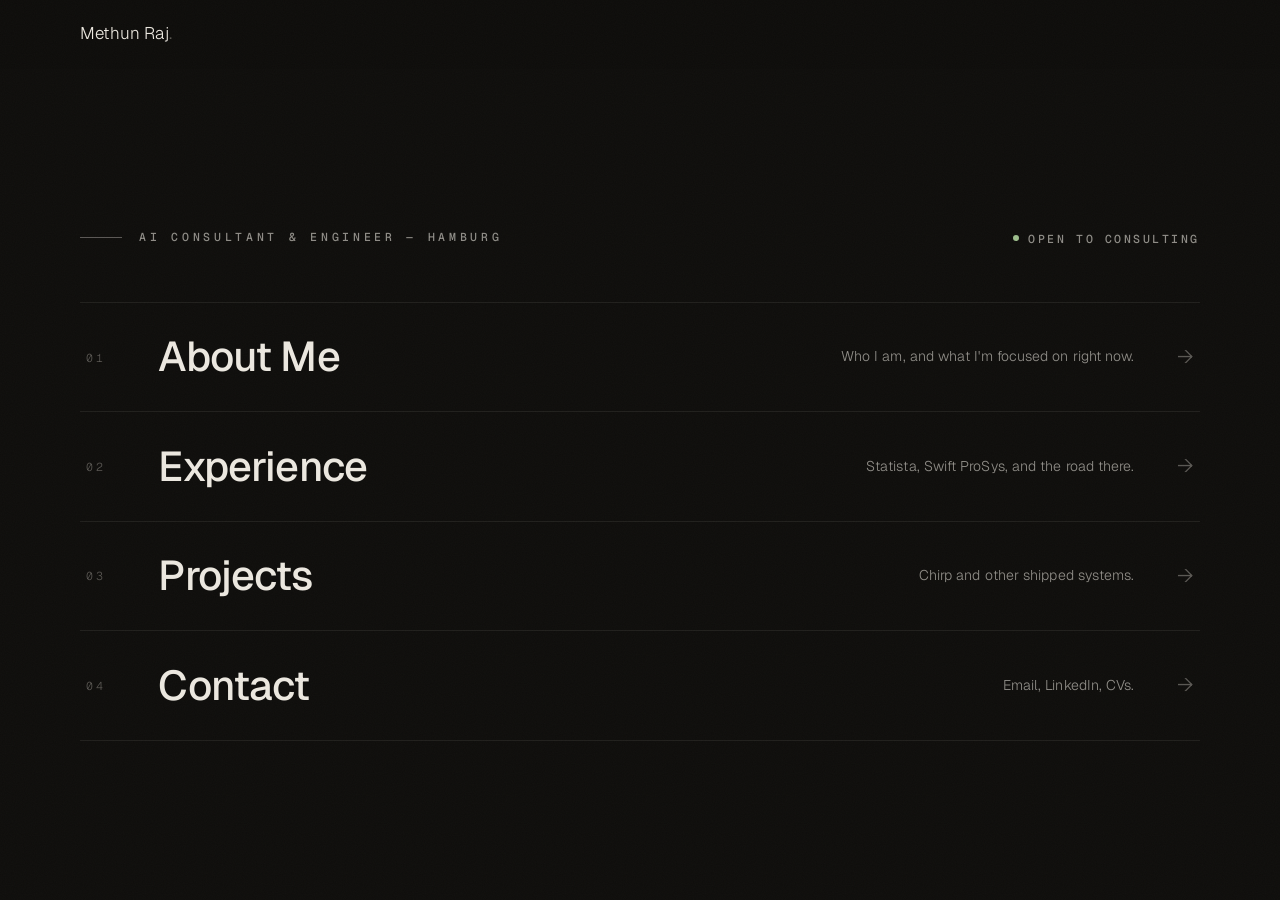
==== commit fc4a143b: "Deploy workflow, OG image, dither, UI updates Add GitHub Pages deploy workflow and a site-wide OG/tw" ====
--- a/index.html
+++ b/index.html
@@ -13,10 +13,21 @@
 <meta name="twitter:card" content="summary_large_image">
 <meta name="twitter:title" content="Methun Raj — AI Consultant &amp; Engineer">
 <meta name="twitter:description" content="Methun Raj — AI Consultant and Engineer in Hamburg. Production LLM systems, retrieval pipelines, and AI automation taken the last mile.">
+<link rel="canonical" href="https://methunrajmani85-del.github.io/methun_portfolio/">
+<meta property="og:url" content="https://methunrajmani85-del.github.io/methun_portfolio/">
+<meta property="og:image" content="https://methunrajmani85-del.github.io/methun_portfolio/assets/og/card.png">
+<meta name="twitter:image" content="https://methunrajmani85-del.github.io/methun_portfolio/assets/og/card.png">
 <link rel="preconnect" href="https://fonts.googleapis.com">
 <link rel="preconnect" href="https://fonts.gstatic.com" crossorigin>
-<link href="https://fonts.googleapis.com/css2?family=Geist+Mono:wght@400;500&family=Geist+Pixel&family=Geist:wght@300;400;500;600&display=swap" rel="stylesheet">
-<link rel="stylesheet" href="css/styles.css?v=2">
+<link href="https://fonts.googleapis.com/css2?family=Geist+Mono:wght@400;500&family=Geist:wght@300;400;500;600&display=swap" rel="stylesheet">
+<link rel="stylesheet" href="css/styles.css?v=3">
+<script type="application/ld+json">
+{"@context":"https://schema.org","@type":"Person","name":"Methun Raj",
+ "jobTitle":"AI Consultant & Engineer",
+ "address":{"@type":"PostalAddress","addressLocality":"Hamburg","addressCountry":"DE"},
+ "url":"https://methunrajmani85-del.github.io/methun_portfolio/",
+ "sameAs":["https://www.linkedin.com/in/methun-raj-0335b617b"]}
+</script>
 </head>
 <body>
 
@@ -37,10 +48,14 @@
     <div class="ripple-wrap" id="ripple-wrap">
       <!-- Canvas UI (Ripple, vanilla): hidden source buffer + WebGL overlay.
            Content below is plain DOM and stays fully selectable & clickable. -->
+      <div class="hero-dither" data-dither="field" aria-hidden="true"></div>
       <canvas id="ripple-source" layoutsubtree="true" style="display:none" aria-hidden="true"></canvas>
       <div id="ripple-content">
         <div class="hero-inner">
           <h1 class="sr-only">Methun Raj — AI Consultant and Engineer, Hamburg</h1>
+          <p class="kicker hero-kicker">AI Consultant &amp; Engineer — Hamburg
+            <a class="k-avail" href="contact.html">Open to consulting</a>
+          </p>
           <nav class="index-list" aria-label="Site index">
             <a class="index-row" href="about.html">
               <span class="i-idx">01</span>
@@ -76,6 +91,7 @@
 
 
 <script src="js/ripple.js?v=2"></script>
-<script src="js/site.js?v=2"></script>
+<script src="js/dither.js?v=1"></script>
+<script src="js/site.js?v=3"></script>
 </body>
 </html>
--- a/css/styles.css
+++ b/css/styles.css
@@ -323,13 +323,25 @@
   letter-spacing: .18em;
   text-transform: uppercase;
 }
-.contact-links a {
+.contact-links a,
+.contact-links .copy-mail {
   color: var(--ink-faint);
   border-bottom: 1px solid var(--line-soft);
   padding-bottom: .4rem;
   transition: color .3s var(--ease), border-color .3s var(--ease);
 }
-.contact-links a:hover { color: var(--ink); border-color: var(--ink); }
+.contact-links a:hover,
+.contact-links .copy-mail:hover { color: var(--ink); border-color: var(--ink); }
+.copy-mail {
+  font: inherit;
+  letter-spacing: inherit;
+  text-transform: inherit;
+  background: none;
+  border: 0;
+  padding: 0 0 .4rem;
+  cursor: pointer;
+}
+.copy-mail.copied { color: #9DBE8C; border-color: rgba(157, 190, 140, .5); }
 
 /* ---------------- sound: always on, interaction cues only ---------------- */
 
@@ -361,9 +373,16 @@
 /* ---------------- responsive ---------------- */
 @media (max-width: 640px) {
   .nav { gap: 1rem; }
-  .nav-links { display: none; }
+  /* the links stay — on a subpage they are the only way around the site */
+  .nav-links { gap: .95rem; font-size: .62rem; letter-spacing: .08em; }
+  .brand { font-size: .95rem; }
   .kicker { font-size: .62rem; letter-spacing: .22em; gap: .8rem; }
   .kicker::before { width: 1.6rem; }
+}
+@media (max-width: 360px) {
+  .nav.container { width: calc(100% - 1.6rem); }
+  .nav-links { gap: .7rem; font-size: .58rem; letter-spacing: .04em; }
+  .brand { font-size: .88rem; }
 }
 
 /* ---------------- reduced motion ---------------- */
@@ -1094,3 +1113,128 @@
 /* taller blocks than a paragraph, so they need more air than .pd-sec gives */
 .pd-sec--block { margin-top: clamp(3.5rem, 8vw, 5.5rem); }
 .pd-sec--block > div { min-width: 0; }
+
+/* ---------------- quiet dither: canvas fields & cover monograms ---------------- */
+.hero-dither,
+.contact-dither {
+  position: absolute;
+  inset: 0;
+  z-index: 0;
+  pointer-events: none;
+}
+.hero-dither { opacity: .5; }
+.contact-dither {
+  opacity: .45;
+  -webkit-mask-image: radial-gradient(120% 95% at 20% 32%, #000 0%, transparent 72%);
+  mask-image: radial-gradient(120% 95% at 20% 32%, #000 0%, transparent 72%);
+}
+.hero-dither canvas,
+.contact-dither canvas {
+  display: block;
+  width: 100%;
+  height: 100%;
+}
+.section--center { position: relative; }
+.section--center .container { position: relative; z-index: 1; }
+
+.proj-cover { position: relative; }
+.proj-cover canvas {
+  position: absolute;
+  inset: 0;
+  width: 100%;
+  height: 100%;
+}
+.proj-cover.dithered img { visibility: hidden; }
+
+/* ---------------- landing: kicker + availability ---------------- */
+.hero-kicker { align-items: baseline; }
+.k-avail {
+  margin-left: auto;
+  display: inline-flex;
+  align-items: center;
+  gap: .6rem;
+  color: var(--ink-faint);
+  letter-spacing: .22em;
+  transition: color .3s var(--ease);
+}
+.k-avail:hover { color: var(--ink); }
+.k-avail::before {
+  content: "";
+  width: 6px;
+  height: 6px;
+  border-radius: 50%;
+  background: #9DBE8C;
+  animation: pulse 2.4s infinite;
+}
+@media (max-width: 640px) {
+  .hero-kicker { flex-wrap: wrap; row-gap: .7rem; }
+  .k-avail { margin-left: 0; }
+}
+
+/* ---------------- projects: card meta line ---------------- */
+.proj-meta {
+  display: flex;
+  align-items: center;
+  gap: .55rem;
+  font-family: var(--mono);
+  font-size: .68rem;
+  letter-spacing: .16em;
+  text-transform: uppercase;
+  color: var(--ink-ghost);
+  margin-top: .55rem;
+}
+.m-live {
+  display: inline-flex;
+  align-items: center;
+  gap: .5rem;
+  color: var(--ink-faint);
+}
+.m-live::before {
+  content: "";
+  width: 5px;
+  height: 5px;
+  border-radius: 50%;
+  background: #9DBE8C;
+  animation: pulse 2.4s infinite;
+}
+
+/* ---------------- contact: status line ---------------- */
+.contact-status {
+  display: inline-flex;
+  align-items: center;
+  gap: .7rem;
+  margin-top: 2.2rem;
+  font-family: var(--mono);
+  font-size: .72rem;
+  letter-spacing: .22em;
+  text-transform: uppercase;
+  color: var(--ink-faint);
+}
+.contact-status::before {
+  content: "";
+  width: 6px;
+  height: 6px;
+  border-radius: 50%;
+  background: #9DBE8C;
+  animation: pulse 2.4s infinite;
+}
+
+/* ---------------- experience: one-line role summary in the row ---------------- */
+.tl-note {
+  display: block;
+  width: 100%;
+  font-family: var(--mono);
+  font-size: .72rem;
+  letter-spacing: .06em;
+  color: var(--ink-ghost);
+  margin-top: .3rem;
+}
+
+/* ---------------- about: the opener is a bio, let it breathe ---------------- */
+.pd-tagline--wide { max-width: 46ch; }
+
+@media (prefers-reduced-motion: reduce) {
+  .k-avail::before,
+  .m-live::before,
+  .contact-status::before { animation: none; }
+}
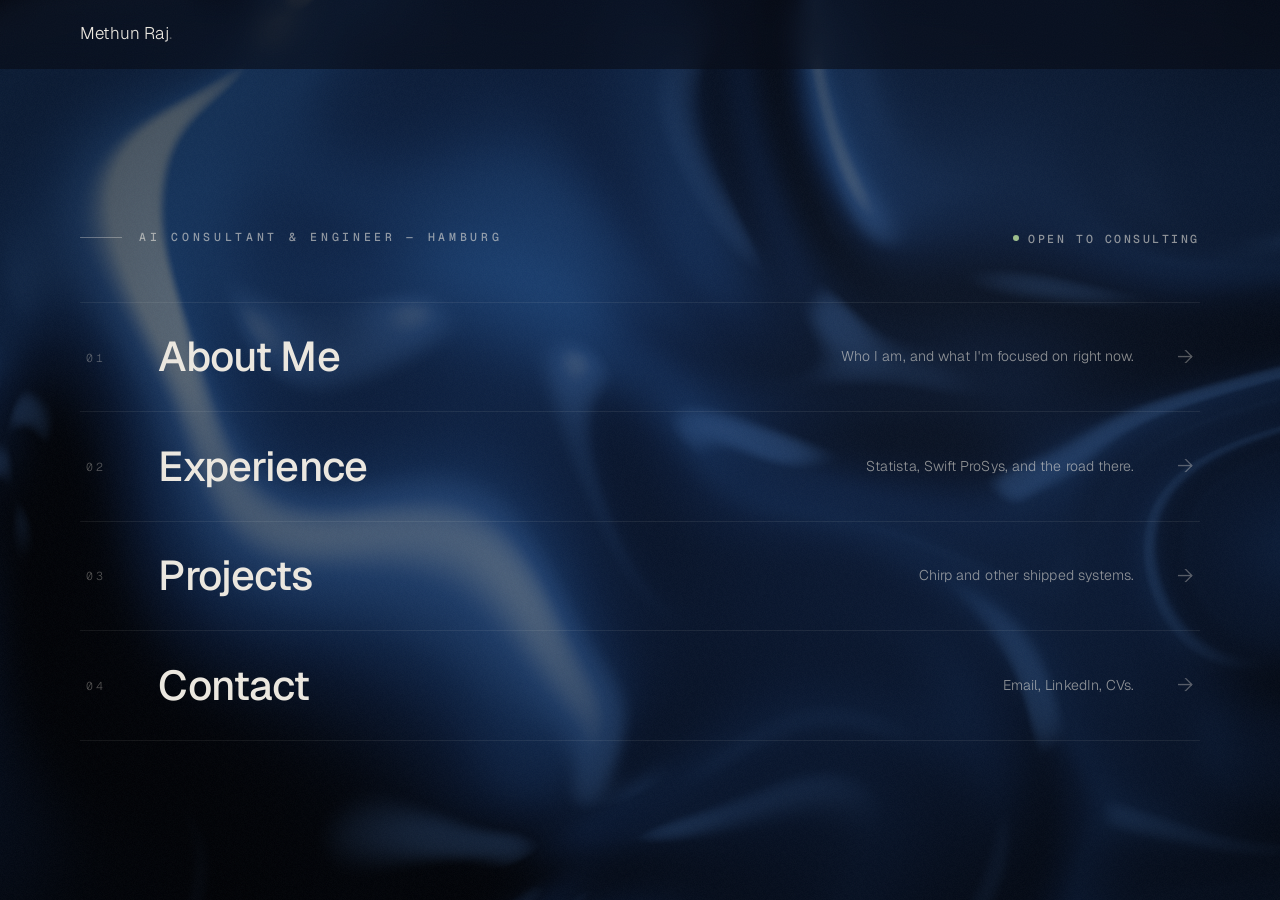
==== commit ef64faf0: "Add Stillwater WebGL background; retire dither field Introduce a site-wide Stillwater WebGL backgrou" ====
--- a/index.html
+++ b/index.html
@@ -13,19 +13,19 @@
 <meta name="twitter:card" content="summary_large_image">
 <meta name="twitter:title" content="Methun Raj — AI Consultant &amp; Engineer">
 <meta name="twitter:description" content="Methun Raj — AI Consultant and Engineer in Hamburg. Production LLM systems, retrieval pipelines, and AI automation taken the last mile.">
-<link rel="canonical" href="https://methunrajmani85-del.github.io/methun_portfolio/">
-<meta property="og:url" content="https://methunrajmani85-del.github.io/methun_portfolio/">
-<meta property="og:image" content="https://methunrajmani85-del.github.io/methun_portfolio/assets/og/card.png">
-<meta name="twitter:image" content="https://methunrajmani85-del.github.io/methun_portfolio/assets/og/card.png">
+<link rel="canonical" href="https://methunraj.is-a.dev/">
+<meta property="og:url" content="https://methunraj.is-a.dev/">
+<meta property="og:image" content="https://methunraj.is-a.dev/assets/og/card.png">
+<meta name="twitter:image" content="https://methunraj.is-a.dev/assets/og/card.png">
 <link rel="preconnect" href="https://fonts.googleapis.com">
 <link rel="preconnect" href="https://fonts.gstatic.com" crossorigin>
 <link href="https://fonts.googleapis.com/css2?family=Geist+Mono:wght@400;500&family=Geist:wght@300;400;500;600&display=swap" rel="stylesheet">
-<link rel="stylesheet" href="css/styles.css?v=3">
+<link rel="stylesheet" href="css/styles.css?v=6">
 <script type="application/ld+json">
 {"@context":"https://schema.org","@type":"Person","name":"Methun Raj",
  "jobTitle":"AI Consultant & Engineer",
  "address":{"@type":"PostalAddress","addressLocality":"Hamburg","addressCountry":"DE"},
- "url":"https://methunrajmani85-del.github.io/methun_portfolio/",
+ "url":"https://methunraj.is-a.dev/",
  "sameAs":["https://www.linkedin.com/in/methun-raj-0335b617b"]}
 </script>
 </head>
@@ -33,12 +33,12 @@
 
 <header class="site-head" id="site-head">
   <nav class="nav container" aria-label="Primary">
-    <a class="brand" href="index.html">Methun Raj<span>.</span></a>
+    <a class="brand" href="/">Methun Raj<span>.</span></a>
     <div class="nav-links">
-      <a href="about.html" data-nav>About</a>
-      <a href="experience.html" data-nav>Experience</a>
-      <a href="projects.html" data-nav>Projects</a>
-      <a href="contact.html" data-nav>Contact</a>
+      <a href="about" data-nav>About</a>
+      <a href="experience" data-nav>Experience</a>
+      <a href="projects" data-nav>Projects</a>
+      <a href="contact" data-nav>Contact</a>
     </div>
   </nav>
 </header>
@@ -48,34 +48,33 @@
     <div class="ripple-wrap" id="ripple-wrap">
       <!-- Canvas UI (Ripple, vanilla): hidden source buffer + WebGL overlay.
            Content below is plain DOM and stays fully selectable & clickable. -->
-      <div class="hero-dither" data-dither="field" aria-hidden="true"></div>
       <canvas id="ripple-source" layoutsubtree="true" style="display:none" aria-hidden="true"></canvas>
       <div id="ripple-content">
         <div class="hero-inner">
           <h1 class="sr-only">Methun Raj — AI Consultant and Engineer, Hamburg</h1>
           <p class="kicker hero-kicker">AI Consultant &amp; Engineer — Hamburg
-            <a class="k-avail" href="contact.html">Open to consulting</a>
+            <a class="k-avail" href="contact">Open to consulting</a>
           </p>
           <nav class="index-list" aria-label="Site index">
-            <a class="index-row" href="about.html">
+            <a class="index-row" href="about">
               <span class="i-idx">01</span>
               <span class="i-title">About Me</span>
               <span class="i-note">Who I am, and what I'm focused on right now.</span>
               <span class="i-arrow" aria-hidden="true">&rarr;</span>
             </a>
-            <a class="index-row" href="experience.html">
+            <a class="index-row" href="experience">
               <span class="i-idx">02</span>
               <span class="i-title">Experience</span>
               <span class="i-note">Statista, Swift ProSys, and the road there.</span>
               <span class="i-arrow" aria-hidden="true">&rarr;</span>
             </a>
-            <a class="index-row" href="projects.html">
+            <a class="index-row" href="projects">
               <span class="i-idx">03</span>
               <span class="i-title">Projects</span>
               <span class="i-note">Chirp and other shipped systems.</span>
               <span class="i-arrow" aria-hidden="true">&rarr;</span>
             </a>
-            <a class="index-row" href="contact.html">
+            <a class="index-row" href="contact">
               <span class="i-idx">04</span>
               <span class="i-title">Contact</span>
               <span class="i-note">Email, LinkedIn, CVs.</span>
@@ -90,8 +89,9 @@
 </main>
 
 
+<script src="js/water.js?v=2"></script>
 <script src="js/ripple.js?v=2"></script>
-<script src="js/dither.js?v=1"></script>
+<script src="js/dither.js?v=3"></script>
 <script src="js/site.js?v=3"></script>
 </body>
 </html>
--- a/css/styles.css
+++ b/css/styles.css
@@ -1,11 +1,13 @@
 /* ------------------------------------------------------------------
-   Theme — warm beige / deep dark blue, Japanese-minimal restraint
+   Theme — deep-water blue under cream ink, Japanese-minimal restraint.
+   The neutrals sit in the same blue family as the Stillwater background
+   (js/water.js) so no surface ever reads as a black slab on the water.
 ------------------------------------------------------------------ */
 :root {
-  --bg:        #0F0E0C;
-  --bg-alt:    #14120F;
-  --panel:     #1A1713;
-  --panel-2:   #201C16;
+  --bg:        #070B14;
+  --bg-alt:    #0B1220;
+  --panel:     #101A2C;
+  --panel-2:   #16233A;
   --ink:       #ECE8E0;
   --ink-soft:  #B7B1A6;
   --ink-faint: rgba(236, 232, 224, .58);
@@ -26,10 +28,13 @@
 html {
   scroll-behavior: smooth;
   -webkit-text-size-adjust: 100%;
+  /* html owns the base colour; body stays clear so the Stillwater canvas
+     (js/water.js, fixed at z-index -1) shows through everywhere */
+  background: var(--bg);
 }
 
 body {
-  background: var(--bg);
+  background: transparent;
   color: var(--ink);
   font-family: var(--sans);
   font-weight: 300;
@@ -49,6 +54,20 @@
   pointer-events: none;
   opacity: .05;
   background-image: url("data:image/svg+xml,%3Csvg xmlns='http://www.w3.org/2000/svg' width='140' height='140'%3E%3Cfilter id='n'%3E%3CfeTurbulence type='fractalNoise' baseFrequency='0.9' numOctaves='2'/%3E%3C/filter%3E%3Crect width='140' height='140' filter='url(%23n)' opacity='0.55'/%3E%3C/svg%3E");
+}
+
+/* ---------------- stillwater: site-wide WebGL background ---------------- */
+/* The page floats on a slow, dark water field rendered by js/water.js.
+   The canvas is fixed behind everything and never intercepts the pointer —
+   the water reacts to it on its own. No WebGL → the html background simply
+   shows through; reduced motion → the engine paints one static frame. */
+.water-bg {
+  position: fixed;
+  inset: 0;
+  z-index: -1;
+  width: 100%;
+  height: 100%;
+  pointer-events: none;
 }
 
 ::selection { background: var(--ink); color: var(--bg); }
@@ -133,7 +152,8 @@
   position: fixed;
   inset: 0 0 auto 0;
   z-index: 50;
-  background: color-mix(in srgb, var(--bg) 82%, transparent);
+  /* a glass over the water, not a lid — the drift blurs through */
+  background: color-mix(in srgb, var(--bg) 60%, transparent);
   backdrop-filter: blur(14px);
   -webkit-backdrop-filter: blur(14px);
   border-bottom: 1px solid transparent;
@@ -193,7 +213,8 @@
   transition: background .35s var(--ease), padding .35s var(--ease);
 }
 .index-row:hover {
-  background: var(--panel);
+  /* translucent — the water keeps moving under the hovered row */
+  background: color-mix(in srgb, var(--panel) 62%, transparent);
   padding-left: 1.2rem;
   padding-right: 1.2rem;
 }
@@ -265,7 +286,8 @@
   min-height: 100svh;
   justify-content: center;
 }
-.section-alt { background: var(--bg-alt); }
+/* a tonal shift, not a lid — the water keeps moving underneath */
+.section-alt { background: color-mix(in srgb, var(--bg-alt) 55%, transparent); }
 .live-link {
   display: inline-flex;
   align-items: center;
@@ -572,7 +594,8 @@
   margin-top: clamp(2.6rem, 6vw, 4rem);
 }
 .pd-band li {
-  background: var(--bg);
+  /* a wash, not a lid — the water keeps drifting under the facts */
+  background: color-mix(in srgb, var(--bg) 74%, transparent);
   padding: clamp(1.3rem, 2.4vw, 1.8rem) clamp(1rem, 1.8vw, 1.5rem);
 }
 .pd-band b {
@@ -681,7 +704,7 @@
   border-bottom: 1px solid var(--line-soft);
   transition: background .35s var(--ease), padding .35s var(--ease);
 }
-.pd-nextrow:hover { background: var(--panel); padding-inline: 1.2rem; }
+.pd-nextrow:hover { background: color-mix(in srgb, var(--panel) 62%, transparent); padding-inline: 1.2rem; }
 .pd-nextrow .n-label {
   font-family: var(--mono);
   font-size: .66rem;
@@ -751,7 +774,7 @@
   background: var(--ink-ghost);
   transition: background .3s var(--ease), box-shadow .3s var(--ease);
 }
-.tl-row:hover { background: var(--panel); }
+.tl-row:hover { background: color-mix(in srgb, var(--panel) 62%, transparent); }
 .tl-row:hover::before { background: var(--accent); box-shadow: 0 0 0 4px var(--accent-dim); }
 .tl-when {
   font-size: .72rem;
@@ -787,7 +810,7 @@
 .xp-backdrop {
   position: absolute;
   inset: 0;
-  background: rgba(6, 5, 4, .62);
+  background: rgba(4, 8, 16, .62);
   backdrop-filter: blur(3px);
   -webkit-backdrop-filter: blur(3px);
   opacity: 0;
@@ -892,7 +915,7 @@
   border-bottom: 1px solid var(--line-soft);
   transition: background .35s var(--ease);
 }
-.j-row:hover { background: var(--panel); }
+.j-row:hover { background: color-mix(in srgb, var(--panel) 62%, transparent); }
 .j-when {
   display: flex;
   align-items: center;
@@ -1114,26 +1137,9 @@
 .pd-sec--block { margin-top: clamp(3.5rem, 8vw, 5.5rem); }
 .pd-sec--block > div { min-width: 0; }
 
-/* ---------------- quiet dither: canvas fields & cover monograms ---------------- */
-.hero-dither,
-.contact-dither {
-  position: absolute;
-  inset: 0;
-  z-index: 0;
-  pointer-events: none;
-}
-.hero-dither { opacity: .5; }
-.contact-dither {
-  opacity: .45;
-  -webkit-mask-image: radial-gradient(120% 95% at 20% 32%, #000 0%, transparent 72%);
-  mask-image: radial-gradient(120% 95% at 20% 32%, #000 0%, transparent 72%);
-}
-.hero-dither canvas,
-.contact-dither canvas {
-  display: block;
-  width: 100%;
-  height: 100%;
-}
+/* ---------------- quiet dither: cover monograms ---------------- */
+/* the pointer-following dither fields were retired when the Stillwater
+   water background took over carrying the pointer's wake */
 .section--center { position: relative; }
 .section--center .container { position: relative; z-index: 1; }
 
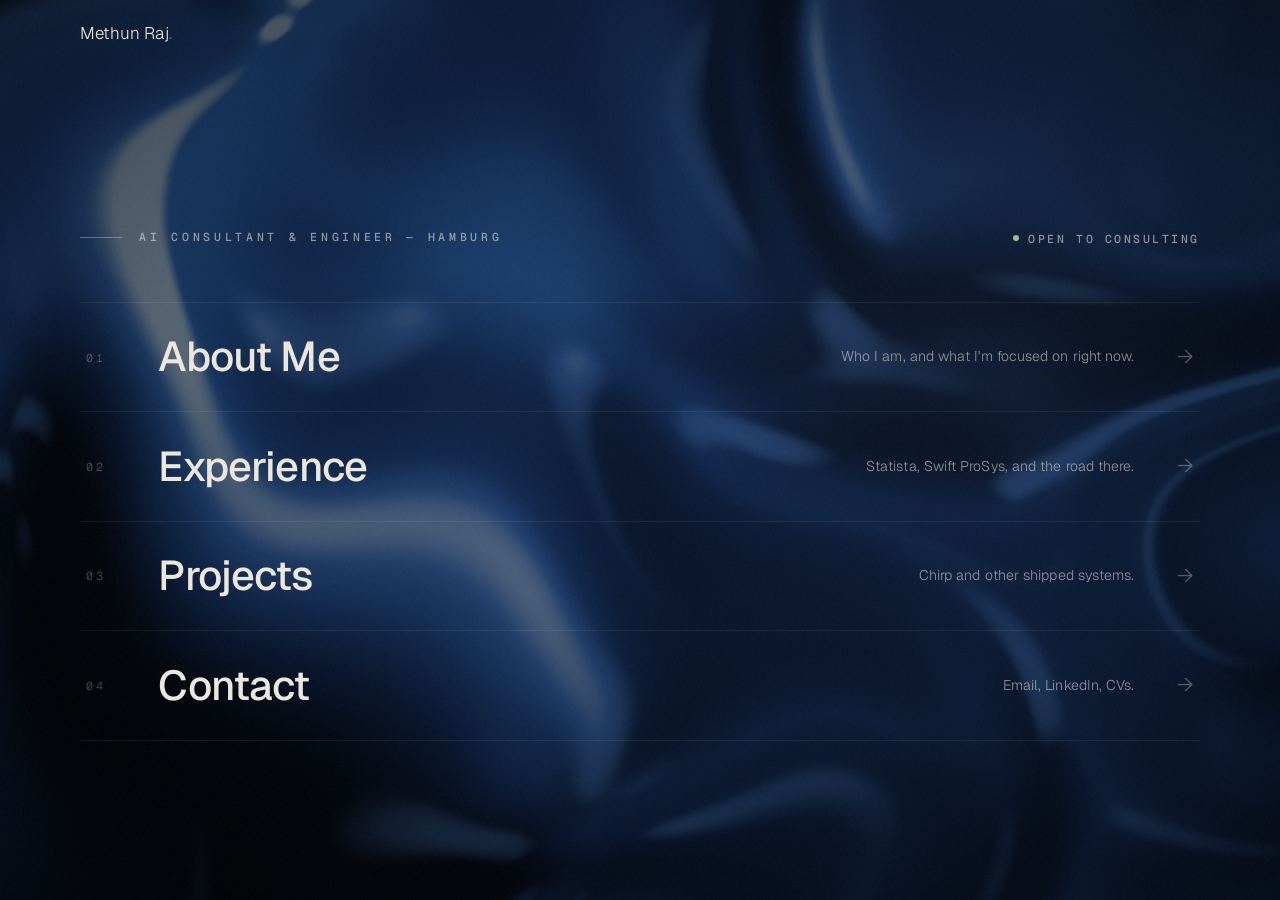
==== commit ee1bb7b1: "Refine floating nav and cache-bust CSS This commit keeps the site header visually transparent until " ====
--- a/index.html
+++ b/index.html
@@ -20,7 +20,7 @@
 <link rel="preconnect" href="https://fonts.googleapis.com">
 <link rel="preconnect" href="https://fonts.gstatic.com" crossorigin>
 <link href="https://fonts.googleapis.com/css2?family=Geist+Mono:wght@400;500&family=Geist:wght@300;400;500;600&display=swap" rel="stylesheet">
-<link rel="stylesheet" href="css/styles.css?v=6">
+<link rel="stylesheet" href="css/styles.css?v=7">
 <script type="application/ld+json">
 {"@context":"https://schema.org","@type":"Person","name":"Methun Raj",
  "jobTitle":"AI Consultant & Engineer",
--- a/css/styles.css
+++ b/css/styles.css
@@ -152,14 +152,19 @@
   position: fixed;
   inset: 0 0 auto 0;
   z-index: 50;
-  /* a glass over the water, not a lid — the drift blurs through */
+  /* no bar — the links float straight on the water. Only once the page
+     scrolls does a glass blur fade in, so mid-page text never collides
+     with the links. */
+  background: transparent;
+  border-bottom: 1px solid transparent;
+  transition: border-color .4s var(--ease), background .4s var(--ease);
+}
+.site-head.scrolled {
+  border-bottom-color: var(--line-soft);
   background: color-mix(in srgb, var(--bg) 60%, transparent);
   backdrop-filter: blur(14px);
   -webkit-backdrop-filter: blur(14px);
-  border-bottom: 1px solid transparent;
-  transition: border-color .4s var(--ease);
-}
-.site-head.scrolled { border-bottom-color: var(--line-soft); }
+}
 
 .nav {
   height: var(--nav-h);
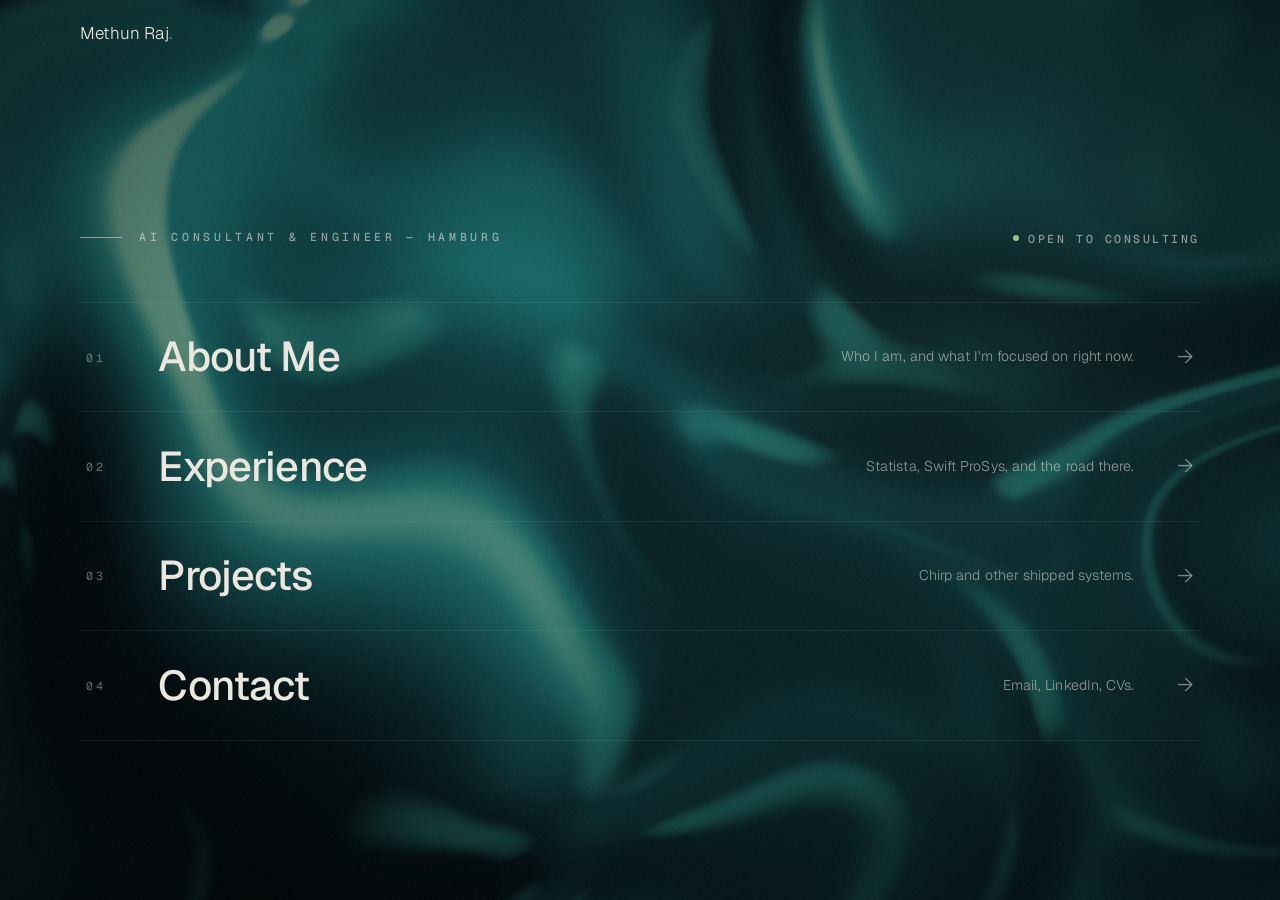
==== commit 2a802cfa: "Add theme color meta tag, update stylesheet version, and enhance accessibility" ====
--- a/index.html
+++ b/index.html
@@ -3,6 +3,7 @@
 <head>
 <meta charset="utf-8">
 <meta name="viewport" content="width=device-width, initial-scale=1">
+<meta name="theme-color" content="#070B14">
 <title>Methun Raj — AI Consultant &amp; Engineer</title>
 <meta name="description" content="Methun Raj — AI Consultant and Engineer in Hamburg. Production LLM systems, retrieval pipelines, and AI automation taken the last mile.">
 <link rel="icon" type="image/svg+xml" href="assets/favicon.svg">
@@ -20,7 +21,7 @@
 <link rel="preconnect" href="https://fonts.googleapis.com">
 <link rel="preconnect" href="https://fonts.gstatic.com" crossorigin>
 <link href="https://fonts.googleapis.com/css2?family=Geist+Mono:wght@400;500&family=Geist:wght@300;400;500;600&display=swap" rel="stylesheet">
-<link rel="stylesheet" href="css/styles.css?v=7">
+<link rel="stylesheet" href="css/styles.css?v=8">
 <script type="application/ld+json">
 {"@context":"https://schema.org","@type":"Person","name":"Methun Raj",
  "jobTitle":"AI Consultant & Engineer",
@@ -30,6 +31,7 @@
 </script>
 </head>
 <body>
+<a class="skip-link" href="#main">Skip to content</a>
 
 <header class="site-head" id="site-head">
   <nav class="nav container" aria-label="Primary">
@@ -43,7 +45,7 @@
   </nav>
 </header>
 
-<main>
+<main id="main">
   <section class="hero">
     <div class="ripple-wrap" id="ripple-wrap">
       <!-- Canvas UI (Ripple, vanilla): hidden source buffer + WebGL overlay.
--- a/css/styles.css
+++ b/css/styles.css
@@ -1,6 +1,6 @@
 /* ------------------------------------------------------------------
-   Theme — deep-water blue under cream ink, Japanese-minimal restraint.
-   The neutrals sit in the same blue family as the Stillwater background
+   Theme — deep-water teal under cream ink, Japanese-minimal restraint.
+   The neutrals sit close to the Stillwater background's deep-teal family
    (js/water.js) so no surface ever reads as a black slab on the water.
 ------------------------------------------------------------------ */
 :root {
@@ -11,7 +11,7 @@
   --ink:       #ECE8E0;
   --ink-soft:  #B7B1A6;
   --ink-faint: rgba(236, 232, 224, .58);
-  --ink-ghost: rgba(236, 232, 224, .34);
+  --ink-ghost: rgba(236, 232, 224, .52);
   --line:      rgba(236, 232, 224, .14);
   --line-soft: rgba(236, 232, 224, .08);
   --accent:    #E0884E;
@@ -293,21 +293,42 @@
 }
 /* a tonal shift, not a lid — the water keeps moving underneath */
 .section-alt { background: color-mix(in srgb, var(--bg-alt) 55%, transparent); }
+.pd-links { margin-top: 1.7rem; }
 .live-link {
   display: inline-flex;
   align-items: center;
   gap: .55rem;
-  background: var(--ink);
-  color: var(--bg);
+  background: color-mix(in srgb, var(--bg) 46%, transparent);
+  color: var(--ink);
+  border: 1px solid var(--line);
   font-size: .76rem;
   font-weight: 500;
   letter-spacing: .16em;
   text-transform: uppercase;
-  padding: .85rem 1.5rem;
-  border-radius: 999px;
-  transition: background .35s var(--ease), transform .35s var(--ease);
-}
-.live-link:hover { background: var(--ink-soft); transform: translateY(-2px); }
+  padding: .72rem 1.15rem;
+  border-radius: 8px;
+  backdrop-filter: blur(12px) saturate(140%);
+  -webkit-backdrop-filter: blur(12px) saturate(140%);
+  box-shadow: inset 0 1px 0 rgba(236, 232, 224, .1);
+  transition:
+    background .3s var(--ease),
+    border-color .3s var(--ease),
+    transform .16s var(--ease);
+}
+@media (hover: hover) and (pointer: fine) {
+  .live-link:hover {
+    background: color-mix(in srgb, var(--panel) 58%, transparent);
+    border-color: rgba(236, 232, 224, .28);
+  }
+}
+.live-link:active { transform: scale(.97); }
+@media (prefers-reduced-transparency: reduce) {
+  .live-link {
+    background: var(--panel);
+    backdrop-filter: none;
+    -webkit-backdrop-filter: none;
+  }
+}
 .live-dot {
   width: 6px; height: 6px; border-radius: 50%;
   background: #9DBE8C;
@@ -423,7 +444,8 @@
   .f-loop { animation: none; }
   .flow-dot { display: none; }
   .flow .f-node, .flow .f-loop-wrap { opacity: 1; transform: none; transition: none; }
-  .live-link:hover { transform: none; }
+  .live-link:hover,
+  .live-link:active { transform: none; }
   .pd-nextrow { transition: none; }
   .pd-nextrow:hover { padding-inline: .4rem; }
   .pd-nextrow:hover .n-arrow { transform: none; }
@@ -1249,3 +1271,43 @@
   .m-live::before,
   .contact-status::before { animation: none; }
 }
+
+/* ---------------- review fixes ---------------- */
+/* dark UI chrome: native scrollbars and controls follow the theme */
+html { color-scheme: dark; }
+
+/* one visible focus ring for every interactive element */
+:focus-visible {
+  outline: 2px solid var(--accent);
+  outline-offset: 3px;
+}
+
+/* skip link — off-canvas until it receives keyboard focus */
+.skip-link {
+  position: fixed;
+  top: .9rem;
+  left: .9rem;
+  z-index: 100;
+  background: var(--panel);
+  border: 1px solid var(--line);
+  border-radius: 8px;
+  padding: .6rem .9rem;
+  font-size: .78rem;
+  letter-spacing: .14em;
+  text-transform: uppercase;
+  color: var(--ink);
+  transform: translateY(-280%);
+  transition: transform .3s var(--ease);
+}
+.skip-link:focus-visible { transform: none; }
+@media (prefers-reduced-motion: reduce) {
+  .skip-link { transition: none; }
+}
+
+.brand { transition: color .3s var(--ease); }
+.brand:hover { color: var(--ink-soft); }
+
+/* the drawer's scroll shouldn't chain into the page behind it */
+.xp-panel { overscroll-behavior: contain; }
+
+.edu-label { margin-top: 4.5rem; }
